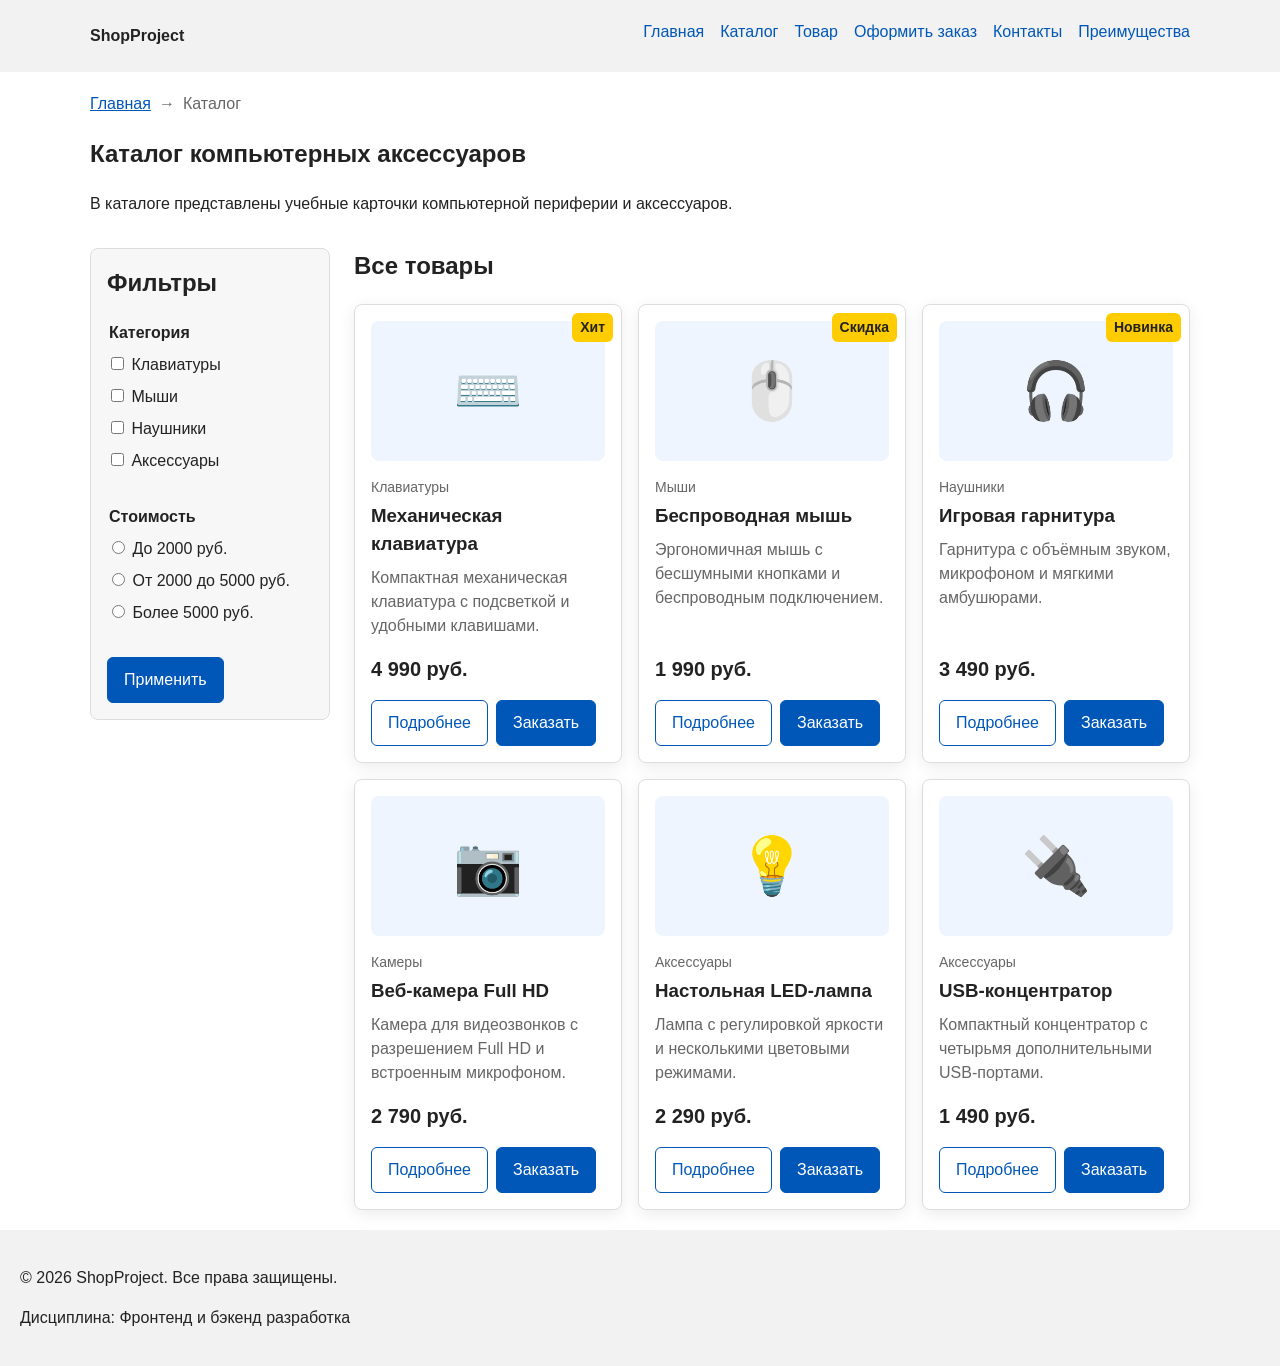
==== catalog.html @ 9ac6aa66 "kontrol" ====
<!DOCTYPE html>
<html lang="ru">
<head>
    <meta charset="UTF-8">

    <meta
        name="viewport"
        content="width=device-width, initial-scale=1.0"
    >

    <meta
        name="description"
        content="Каталог компьютерных аксессуаров учебного интернет-магазина ShopProject."
    >

    <title>Каталог товаров — ShopProject</title>

    <link rel="stylesheet" href="css/style.css">
</head>

<body>

    <header>
        <div class="site-header">
            <a class="site-logo" href="index.html">
                ShopProject
            </a>

            <nav class="site-nav" aria-label="Основная навигация">
                <ul class="site-nav__list">
                    <li class="site-nav__item">
                        <a class="site-nav__link" href="index.html">
                            Главная
                        </a>
                    </li>

                    <li class="site-nav__item">
                        <a
                            class="site-nav__link site-nav__link--active"
                            href="catalog.html"
                        >
                            Каталог
                        </a>
                    </li>

                    <li class="site-nav__item">
                        <a class="site-nav__link" href="product.html">
                            Товар
                        </a>
                    </li>

                    <li class="site-nav__item">
                        <a class="site-nav__link" href="order.html">
                            Оформить заказ
                        </a>
                    </li>

                    <li class="site-nav__item">
                        <a class="site-nav__link" href="contacts.html">
                            Контакты
                        </a>
                    </li>

                    <li class="site-nav__item">
                        <a
                            class="site-nav__link"
                            href="index.html#advantages"
                        >
                            Преимущества
                        </a>
                    </li>
                </ul>
            </nav>
        </div>
    </header>

    <main>
        <section class="section page-heading">
            <nav class="breadcrumbs" aria-label="Хлебные крошки">
                <a href="index.html">Главная</a>
                <span aria-hidden="true">→</span>
                <span>Каталог</span>
            </nav>

            <h1>Каталог компьютерных аксессуаров</h1>

            <p>
                В каталоге представлены учебные карточки компьютерной
                периферии и аксессуаров.
            </p>
        </section>

        <div class="catalog-layout">

            <aside class="catalog-filter">
                <h2 class="catalog-filter__title">Фильтры</h2>

                <form class="filter-form" action="#" method="get">
                    <fieldset class="filter-form__group">
                        <legend>Категория</legend>

                        <label class="filter-form__option">
                            <input
                                type="checkbox"
                                name="category"
                                value="keyboard"
                            >
                            Клавиатуры
                        </label>

                        <label class="filter-form__option">
                            <input
                                type="checkbox"
                                name="category"
                                value="mouse"
                            >
                            Мыши
                        </label>

                        <label class="filter-form__option">
                            <input
                                type="checkbox"
                                name="category"
                                value="headphones"
                            >
                            Наушники
                        </label>

                        <label class="filter-form__option">
                            <input
                                type="checkbox"
                                name="category"
                                value="accessories"
                            >
                            Аксессуары
                        </label>
                    </fieldset>

                    <fieldset class="filter-form__group">
                        <legend>Стоимость</legend>

                        <label class="filter-form__option">
                            <input
                                type="radio"
                                name="price"
                                value="low"
                            >
                            До 2000 руб.
                        </label>

                        <label class="filter-form__option">
                            <input
                                type="radio"
                                name="price"
                                value="middle"
                            >
                            От 2000 до 5000 руб.
                        </label>

                        <label class="filter-form__option">
                            <input
                                type="radio"
                                name="price"
                                value="high"
                            >
                            Более 5000 руб.
                        </label>
                    </fieldset>

                    <button class="button" type="submit">
                        Применить
                    </button>
                </form>
            </aside>

            <section class="catalog-content">
                <h2>Все товары</h2>

                <div class="product-grid">

                    <article class="product-card">
                        <span class="product-card__badge">
                            Хит
                        </span>

                        <div
                            class="product-card__image"
                            aria-hidden="true"
                        >
                            ⌨️
                        </div>

                        <p class="product-card__category">
                            Клавиатуры
                        </p>

                        <h3 class="product-card__title">
                            Механическая клавиатура
                        </h3>

                        <p class="product-card__description">
                            Компактная механическая клавиатура с подсветкой
                            и удобными клавишами.
                        </p>

                        <p class="product-card__price">
                            4 990 руб.
                        </p>

                        <div class="product-card__actions">
                            <a
                                class="button button--secondary"
                                href="product.html"
                            >
                                Подробнее
                            </a>

                            <a class="button" href="order.html">
                                Заказать
                            </a>
                        </div>
                    </article>

                    <article class="product-card product-card--discount">
                        <span class="product-card__badge">
                            Скидка
                        </span>

                        <div
                            class="product-card__image"
                            aria-hidden="true"
                        >
                            🖱️
                        </div>

                        <p class="product-card__category">
                            Мыши
                        </p>

                        <h3 class="product-card__title">
                            Беспроводная мышь
                        </h3>

                        <p class="product-card__description">
                            Эргономичная мышь с бесшумными кнопками
                            и беспроводным подключением.
                        </p>

                        <p class="product-card__price">
                            1 990 руб.
                        </p>

                        <div class="product-card__actions">
                            <a
                                class="button button--secondary"
                                href="product.html"
                            >
                                Подробнее
                            </a>

                            <a class="button" href="order.html">
                                Заказать
                            </a>
                        </div>
                    </article>

                    <article class="product-card">
                        <span class="product-card__badge">
                            Новинка
                        </span>

                        <div
                            class="product-card__image"
                            aria-hidden="true"
                        >
                            🎧
                        </div>

                        <p class="product-card__category">
                            Наушники
                        </p>

                        <h3 class="product-card__title">
                            Игровая гарнитура
                        </h3>

                        <p class="product-card__description">
                            Гарнитура с объёмным звуком,
                            микрофоном и мягкими амбушюрами.
                        </p>

                        <p class="product-card__price">
                            3 490 руб.
                        </p>

                        <div class="product-card__actions">
                            <a
                                class="button button--secondary"
                                href="product.html"
                            >
                                Подробнее
                            </a>

                            <a class="button" href="order.html">
                                Заказать
                            </a>
                        </div>
                    </article>

                    <article class="product-card">
                        <div
                            class="product-card__image"
                            aria-hidden="true"
                        >
                            📷
                        </div>

                        <p class="product-card__category">
                            Камеры
                        </p>

                        <h3 class="product-card__title">
                            Веб-камера Full HD
                        </h3>

                        <p class="product-card__description">
                            Камера для видеозвонков с разрешением Full HD
                            и встроенным микрофоном.
                        </p>

                        <p class="product-card__price">
                            2 790 руб.
                        </p>

                        <div class="product-card__actions">
                            <a
                                class="button button--secondary"
                                href="product.html"
                            >
                                Подробнее
                            </a>

                            <a class="button" href="order.html">
                                Заказать
                            </a>
                        </div>
                    </article>

                    <article class="product-card">
                        <div
                            class="product-card__image"
                            aria-hidden="true"
                        >
                            💡
                        </div>

                        <p class="product-card__category">
                            Аксессуары
                        </p>

                        <h3 class="product-card__title">
                            Настольная LED-лампа
                        </h3>

                        <p class="product-card__description">
                            Лампа с регулировкой яркости
                            и несколькими цветовыми режимами.
                        </p>

                        <p class="product-card__price">
                            2 290 руб.
                        </p>

                        <div class="product-card__actions">
                            <a
                                class="button button--secondary"
                                href="product.html"
                            >
                                Подробнее
                            </a>

                            <a class="button" href="order.html">
                                Заказать
                            </a>
                        </div>
                    </article>

                    <article class="product-card">
                        <div
                            class="product-card__image"
                            aria-hidden="true"
                        >
                            🔌
                        </div>

                        <p class="product-card__category">
                            Аксессуары
                        </p>

                        <h3 class="product-card__title">
                            USB-концентратор
                        </h3>

                        <p class="product-card__description">
                            Компактный концентратор с четырьмя
                            дополнительными USB-портами.
                        </p>

                        <p class="product-card__price">
                            1 490 руб.
                        </p>

                        <div class="product-card__actions">
                            <a
                                class="button button--secondary"
                                href="product.html"
                            >
                                Подробнее
                            </a>

                            <a class="button" href="order.html">
                                Заказать
                            </a>
                        </div>
                    </article>

                </div>
            </section>
        </div>
    </main>

    <footer id="contacts">
        <p>&copy; 2026 ShopProject. Все права защищены.</p>
        <p>Дисциплина: Фронтенд и бэкенд разработка</p>
    </footer>

</body>
</html>
---- css/style.css ----
:root {
    --color-bg: #ffffff;
    --color-surface: #f7f7f7;
    --color-text: #222222;
    --color-muted: #666666;
    --color-primary: #0057b8;
    --color-primary-dark: #003f86;
    --color-border: #dddddd;
    --color-danger: #b00020;
    --color-success: #168a2f;
    --color-accent: #ffcc00;

    --space-xs: 4px;
    --space-sm: 8px;
    --space-md: 16px;
    --space-lg: 24px;
    --space-xl: 32px;

    --radius-sm: 6px;
    --radius-md: 8px;
    --radius-lg: 12px;

    --shadow-card: 0 4px 16px rgba(0, 0, 0, 0.08);
}

* {
    box-sizing: border-box;
}

/*
Основные настройки страницы.
margin: 0 убирает стандартный белый отступ браузера.
*/
body {
    margin: 0;
    font-family: Arial, sans-serif;
    line-height: 1.5;
    color: #222222;
    background-color: #ffffff;
}

/*
Добавляем внутренние отступы крупным частям страницы.
*/
header,
main,
footer {
    padding: 20px;
}

/*
Оформление шапки.
*/
header {
    background-color: #f2f2f2;
}

/*
Оформление подвала.
*/
footer {
    background-color: #f2f2f2;
}

/*
Ограничиваем ширину содержимого шапки.
margin: 0 auto размещает блок по центру.
*/
.site-header {
    display: flex;
    align-items: center;
    justify-content: space-between;
    gap: var(--space-lg);

    max-width: 1100px;
    margin: 0 auto;
}

/*
Текстовый логотип.
*/
.site-logo {
    font-weight: bold;
    text-decoration: none;
    color: #222222;
}

/*
Убираем маркеры и стандартные отступы у списка меню.
*/
.site-nav__list {
    display: flex;
    flex-wrap: wrap;
    gap: var(--space-md);

    padding: 0;
    margin: 0;
    list-style: none;
}

/*
Расстояние между пунктами меню.
*/
.site-nav__list li {
    margin-bottom: 8px;
}

/*
Оформление ссылок меню.
*/
.site-nav__list a {
    color: #0057b8;
    text-decoration: none;
}

/*
Подчёркивание ссылки при наведении.
*/
.site-nav__list a:hover {
    text-decoration: underline;
}

/*
Первый крупный блок страницы.
*/
.hero {
    max-width: 1100px;
    margin: 0 auto 32px;
    padding: 32px 20px;
    background-color: #eef5ff;
    border-radius: 12px;
}

/*
Общее оформление разделов.
*/
.section {
    max-width: 1100px;
    margin: 0 auto 32px;
}

/*
Убираем лишний верхний отступ у заголовка раздела.
*/
.section h2 {
    margin-top: 0;
}

/*
Карточка товара.
*/
.product-card {
    margin-bottom: 16px;
    padding: 16px;
    border: 1px solid #dddddd;
    border-radius: 8px;
    background-color: #ffffff;
}

/*
Убираем верхний отступ у заголовка карточки.
*/
.product-card h3 {
    margin-top: 0;
}

/*
Оформляем обычную ссылку как кнопку.
*/
.button {
    display: inline-block;
    padding: 10px 16px;
    color: #ffffff;
    background-color: #0057b8;
    text-decoration: none;
    border-radius: 6px;
}

/*
Изменение цвета кнопки при наведении.
*/
.button:hover {
    background-color: #003f86;
}

/*
Дополнительный информационный блок.
*/
.aside-info {
    max-width: 1100px;
    margin: 0 auto 32px;
    padding: 16px;
    border-left: 4px solid #0057b8;
    background-color: #f7f7f7;
}

/*
  Модальное окно.
  Элемент dialog сам умеет открываться поверх страницы.
*/
.order-dialog {
  width: min(100% - 32px, 560px);
  padding: 24px;
  border: none;
  border-radius: 12px;
}

/*
  Затемнение фона за модальным окном.
*/
.order-dialog::backdrop {
  background-color: rgba(0, 0, 0, 0.5);
}

/*
  Поле формы.
  Каждый блок получает нижний отступ.
*/
.form-field {
  margin-bottom: 16px;
}

/*
  Подпись поля.
*/
.form-field label {
  display: block;
  margin-bottom: 6px;
}

/*
  Основные поля формы.
*/
.form-field input,
.form-field select,
.form-field textarea {
  width: 100%;
  padding: 10px 12px;
  border: 1px solid #cccccc;
  border-radius: 6px;
  font: inherit;
}

/*
  Checkbox не должен занимать всю ширину.
*/
.form-field input[type="checkbox"] {
  width: auto;
}

/*
  Подсказка под полем телефона.
*/
.form-field small {
  display: block;
  margin-top: 4px;
  color: #666666;
}

/*
  Видимый фокус для клавиатурной навигации.
*/
.form-field input:focus-visible,
.form-field select:focus-visible,
.form-field textarea:focus-visible,
.form-actions button:focus-visible {
  outline: 2px solid #0057b8;
  outline-offset: 2px;
}

/*
  Подсветка ошибочных полей.
  Атрибут aria-invalid будет добавляться через JavaScript.
*/
[aria-invalid="true"] {
  border-color: #b00020;
}

/*
  Кнопки формы.
*/
.form-actions {
  display: flex;
  gap: 12px;
  margin-top: 20px;
}

/*
  Сообщение об успешной отправке.
*/
.success-message {
  max-width: 1100px;
  margin: 24px auto;
  padding: 16px;
  border-left: 4px solid #168a2f;
  background-color: #eefaf0;
}

/*
Хлебные крошки.
*/
.breadcrumbs {
    display: flex;
    flex-wrap: wrap;
    gap: var(--space-sm);
    margin-bottom: var(--space-md);
    color: var(--color-muted);
}

.breadcrumbs a {
    color: var(--color-primary);
}

/*
Основная раскладка каталога.

Слева находится блок фильтров,
справа — каталог товаров.
*/
.catalog-layout {
    display: grid;
    grid-template-columns: 240px minmax(0, 1fr);
    gap: var(--space-lg);

    max-width: 1100px;
    margin: 0 auto;
}

/*
Боковой блок фильтров.

position: sticky оставляет фильтры видимыми
при прокрутке страницы.
*/
.catalog-filter {
    position: sticky;
    top: var(--space-md);

    align-self: start;
    padding: var(--space-md);

    border: 1px solid var(--color-border);
    border-radius: var(--radius-md);
    background-color: var(--color-surface);
}

.catalog-filter__title {
    margin-top: 0;
}

/*
Группа фильтров.
*/
.filter-form__group {
    margin: 0 0 var(--space-lg);
    padding: 0;

    border: none;
}

.filter-form__group legend {
    margin-bottom: var(--space-sm);
    font-weight: bold;
}

.filter-form__option {
    display: block;
    margin-bottom: var(--space-sm);
}

/*
Заголовок каталога.
*/
.catalog-content h2 {
    margin-top: 0;
}

/*
Сетка карточек товаров.
*/
.product-grid {
    display: grid;
    grid-template-columns: repeat(3, minmax(0, 1fr));
    gap: var(--space-md);
}

/*
Карточка используется как контейнер
для абсолютно расположенного бейджа.
*/
.product-card {
    position: relative;

    display: flex;
    flex-direction: column;

    margin: 0;
    padding: var(--space-md);

    border: 1px solid var(--color-border);
    border-radius: var(--radius-md);
    background-color: var(--color-bg);
    box-shadow: var(--shadow-card);
}

/*
Бейдж располагается в верхнем правом углу карточки.
*/
.product-card__badge {
    position: absolute;
    top: var(--space-sm);
    right: var(--space-sm);

    padding: var(--space-xs) var(--space-sm);

    color: var(--color-text);
    background-color: var(--color-accent);
    border-radius: var(--radius-sm);
    font-size: 14px;
    font-weight: bold;
}

/*
Временная область изображения товара.
Позже эмодзи можно заменить настоящими изображениями.
*/
.product-card__image {
    display: grid;
    place-items: center;

    min-height: 140px;
    margin-bottom: var(--space-md);

    background-color: #eef5ff;
    border-radius: var(--radius-md);
    font-size: 56px;
}

/*
Категория товара.
*/
.product-card__category {
    margin: 0 0 var(--space-xs);
    color: var(--color-muted);
    font-size: 14px;
}

/*
Название карточки.
*/
.product-card__title {
    margin: 0 0 var(--space-sm);
}

/*
Описание карточки.
*/
.product-card__description {
    margin: 0 0 var(--space-md);
    color: var(--color-muted);
}

/*
Цена прижимается к нижней части карточки.
*/
.product-card__price {
    margin-top: auto;
    margin-bottom: var(--space-md);

    font-size: 20px;
    font-weight: bold;
}

/*
Группа кнопок карточки.
*/
.product-card__actions {
    display: flex;
    flex-wrap: wrap;
    gap: var(--space-sm);
}

/*
Основная кнопка.
*/
.button {
    display: inline-block;
    padding: 10px 16px;

    border: 1px solid var(--color-primary);
    border-radius: var(--radius-sm);

    color: #ffffff;
    background-color: var(--color-primary);

    font: inherit;
    text-decoration: none;
    cursor: pointer;
}

/*
Состояние наведения.
*/
.button:hover {
    background-color: var(--color-primary-dark);
}

/*
Видимый фокус для клавиатурной навигации.
*/
.button:focus-visible {
    outline: 2px solid var(--color-primary);
    outline-offset: 3px;
}

/*
Второстепенная кнопка.
*/
.button--secondary {
    color: var(--color-primary);
    background-color: transparent;
}

.button--secondary:hover {
    color: #ffffff;
    background-color: var(--color-primary);
}
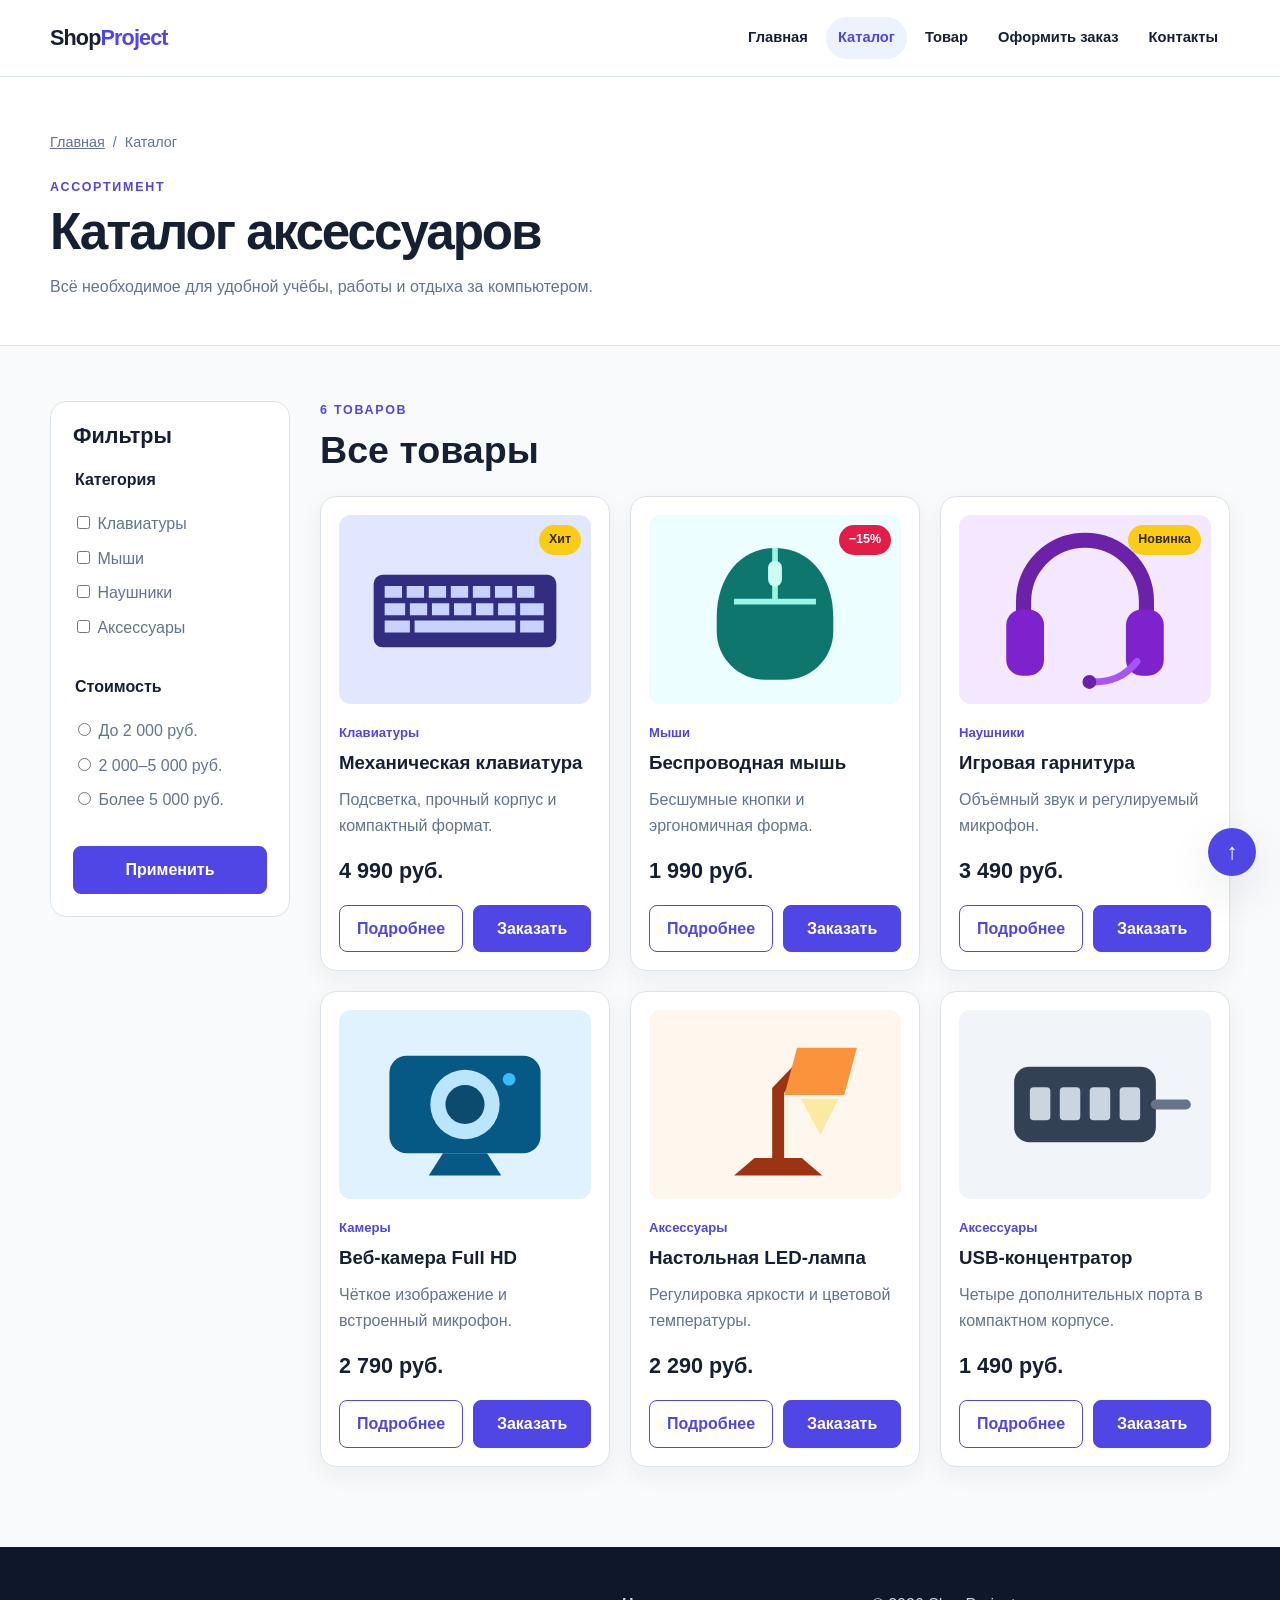
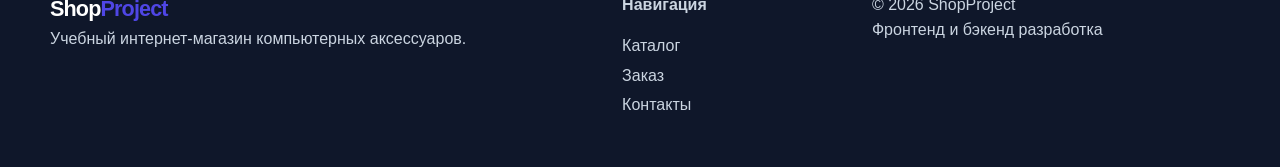
==== commit 6388e941: "global fix" ====
--- a/catalog.html
+++ b/catalog.html
@@ -1,438 +1,13 @@
-<!DOCTYPE html>
-<html lang="ru">
-<head>
-    <meta charset="UTF-8">
-
-    <meta
-        name="viewport"
-        content="width=device-width, initial-scale=1.0"
-    >
-
-    <meta
-        name="description"
-        content="Каталог компьютерных аксессуаров учебного интернет-магазина ShopProject."
-    >
-
-    <title>Каталог товаров — ShopProject</title>
-
-    <link rel="stylesheet" href="css/style.css">
-</head>
-
-<body>
-
-    <header>
-        <div class="site-header">
-            <a class="site-logo" href="index.html">
-                ShopProject
-            </a>
-
-            <nav class="site-nav" aria-label="Основная навигация">
-                <ul class="site-nav__list">
-                    <li class="site-nav__item">
-                        <a class="site-nav__link" href="index.html">
-                            Главная
-                        </a>
-                    </li>
-
-                    <li class="site-nav__item">
-                        <a
-                            class="site-nav__link site-nav__link--active"
-                            href="catalog.html"
-                        >
-                            Каталог
-                        </a>
-                    </li>
-
-                    <li class="site-nav__item">
-                        <a class="site-nav__link" href="product.html">
-                            Товар
-                        </a>
-                    </li>
-
-                    <li class="site-nav__item">
-                        <a class="site-nav__link" href="order.html">
-                            Оформить заказ
-                        </a>
-                    </li>
-
-                    <li class="site-nav__item">
-                        <a class="site-nav__link" href="contacts.html">
-                            Контакты
-                        </a>
-                    </li>
-
-                    <li class="site-nav__item">
-                        <a
-                            class="site-nav__link"
-                            href="index.html#advantages"
-                        >
-                            Преимущества
-                        </a>
-                    </li>
-                </ul>
-            </nav>
-        </div>
-    </header>
-
-    <main>
-        <section class="section page-heading">
-            <nav class="breadcrumbs" aria-label="Хлебные крошки">
-                <a href="index.html">Главная</a>
-                <span aria-hidden="true">→</span>
-                <span>Каталог</span>
-            </nav>
-
-            <h1>Каталог компьютерных аксессуаров</h1>
-
-            <p>
-                В каталоге представлены учебные карточки компьютерной
-                периферии и аксессуаров.
-            </p>
-        </section>
-
-        <div class="catalog-layout">
-
-            <aside class="catalog-filter">
-                <h2 class="catalog-filter__title">Фильтры</h2>
-
-                <form class="filter-form" action="#" method="get">
-                    <fieldset class="filter-form__group">
-                        <legend>Категория</legend>
-
-                        <label class="filter-form__option">
-                            <input
-                                type="checkbox"
-                                name="category"
-                                value="keyboard"
-                            >
-                            Клавиатуры
-                        </label>
-
-                        <label class="filter-form__option">
-                            <input
-                                type="checkbox"
-                                name="category"
-                                value="mouse"
-                            >
-                            Мыши
-                        </label>
-
-                        <label class="filter-form__option">
-                            <input
-                                type="checkbox"
-                                name="category"
-                                value="headphones"
-                            >
-                            Наушники
-                        </label>
-
-                        <label class="filter-form__option">
-                            <input
-                                type="checkbox"
-                                name="category"
-                                value="accessories"
-                            >
-                            Аксессуары
-                        </label>
-                    </fieldset>
-
-                    <fieldset class="filter-form__group">
-                        <legend>Стоимость</legend>
-
-                        <label class="filter-form__option">
-                            <input
-                                type="radio"
-                                name="price"
-                                value="low"
-                            >
-                            До 2000 руб.
-                        </label>
-
-                        <label class="filter-form__option">
-                            <input
-                                type="radio"
-                                name="price"
-                                value="middle"
-                            >
-                            От 2000 до 5000 руб.
-                        </label>
-
-                        <label class="filter-form__option">
-                            <input
-                                type="radio"
-                                name="price"
-                                value="high"
-                            >
-                            Более 5000 руб.
-                        </label>
-                    </fieldset>
-
-                    <button class="button" type="submit">
-                        Применить
-                    </button>
-                </form>
-            </aside>
-
-            <section class="catalog-content">
-                <h2>Все товары</h2>
-
-                <div class="product-grid">
-
-                    <article class="product-card">
-                        <span class="product-card__badge">
-                            Хит
-                        </span>
-
-                        <div
-                            class="product-card__image"
-                            aria-hidden="true"
-                        >
-                            ⌨️
-                        </div>
-
-                        <p class="product-card__category">
-                            Клавиатуры
-                        </p>
-
-                        <h3 class="product-card__title">
-                            Механическая клавиатура
-                        </h3>
-
-                        <p class="product-card__description">
-                            Компактная механическая клавиатура с подсветкой
-                            и удобными клавишами.
-                        </p>
-
-                        <p class="product-card__price">
-                            4 990 руб.
-                        </p>
-
-                        <div class="product-card__actions">
-                            <a
-                                class="button button--secondary"
-                                href="product.html"
-                            >
-                                Подробнее
-                            </a>
-
-                            <a class="button" href="order.html">
-                                Заказать
-                            </a>
-                        </div>
-                    </article>
-
-                    <article class="product-card product-card--discount">
-                        <span class="product-card__badge">
-                            Скидка
-                        </span>
-
-                        <div
-                            class="product-card__image"
-                            aria-hidden="true"
-                        >
-                            🖱️
-                        </div>
-
-                        <p class="product-card__category">
-                            Мыши
-                        </p>
-
-                        <h3 class="product-card__title">
-                            Беспроводная мышь
-                        </h3>
-
-                        <p class="product-card__description">
-                            Эргономичная мышь с бесшумными кнопками
-                            и беспроводным подключением.
-                        </p>
-
-                        <p class="product-card__price">
-                            1 990 руб.
-                        </p>
-
-                        <div class="product-card__actions">
-                            <a
-                                class="button button--secondary"
-                                href="product.html"
-                            >
-                                Подробнее
-                            </a>
-
-                            <a class="button" href="order.html">
-                                Заказать
-                            </a>
-                        </div>
-                    </article>
-
-                    <article class="product-card">
-                        <span class="product-card__badge">
-                            Новинка
-                        </span>
-
-                        <div
-                            class="product-card__image"
-                            aria-hidden="true"
-                        >
-                            🎧
-                        </div>
-
-                        <p class="product-card__category">
-                            Наушники
-                        </p>
-
-                        <h3 class="product-card__title">
-                            Игровая гарнитура
-                        </h3>
-
-                        <p class="product-card__description">
-                            Гарнитура с объёмным звуком,
-                            микрофоном и мягкими амбушюрами.
-                        </p>
-
-                        <p class="product-card__price">
-                            3 490 руб.
-                        </p>
-
-                        <div class="product-card__actions">
-                            <a
-                                class="button button--secondary"
-                                href="product.html"
-                            >
-                                Подробнее
-                            </a>
-
-                            <a class="button" href="order.html">
-                                Заказать
-                            </a>
-                        </div>
-                    </article>
-
-                    <article class="product-card">
-                        <div
-                            class="product-card__image"
-                            aria-hidden="true"
-                        >
-                            📷
-                        </div>
-
-                        <p class="product-card__category">
-                            Камеры
-                        </p>
-
-                        <h3 class="product-card__title">
-                            Веб-камера Full HD
-                        </h3>
-
-                        <p class="product-card__description">
-                            Камера для видеозвонков с разрешением Full HD
-                            и встроенным микрофоном.
-                        </p>
-
-                        <p class="product-card__price">
-                            2 790 руб.
-                        </p>
-
-                        <div class="product-card__actions">
-                            <a
-                                class="button button--secondary"
-                                href="product.html"
-                            >
-                                Подробнее
-                            </a>
-
-                            <a class="button" href="order.html">
-                                Заказать
-                            </a>
-                        </div>
-                    </article>
-
-                    <article class="product-card">
-                        <div
-                            class="product-card__image"
-                            aria-hidden="true"
-                        >
-                            💡
-                        </div>
-
-                        <p class="product-card__category">
-                            Аксессуары
-                        </p>
-
-                        <h3 class="product-card__title">
-                            Настольная LED-лампа
-                        </h3>
-
-                        <p class="product-card__description">
-                            Лампа с регулировкой яркости
-                            и несколькими цветовыми режимами.
-                        </p>
-
-                        <p class="product-card__price">
-                            2 290 руб.
-                        </p>
-
-                        <div class="product-card__actions">
-                            <a
-                                class="button button--secondary"
-                                href="product.html"
-                            >
-                                Подробнее
-                            </a>
-
-                            <a class="button" href="order.html">
-                                Заказать
-                            </a>
-                        </div>
-                    </article>
-
-                    <article class="product-card">
-                        <div
-                            class="product-card__image"
-                            aria-hidden="true"
-                        >
-                            🔌
-                        </div>
-
-                        <p class="product-card__category">
-                            Аксессуары
-                        </p>
-
-                        <h3 class="product-card__title">
-                            USB-концентратор
-                        </h3>
-
-                        <p class="product-card__description">
-                            Компактный концентратор с четырьмя
-                            дополнительными USB-портами.
-                        </p>
-
-                        <p class="product-card__price">
-                            1 490 руб.
-                        </p>
-
-                        <div class="product-card__actions">
-                            <a
-                                class="button button--secondary"
-                                href="product.html"
-                            >
-                                Подробнее
-                            </a>
-
-                            <a class="button" href="order.html">
-                                Заказать
-                            </a>
-                        </div>
-                    </article>
-
-                </div>
-            </section>
-        </div>
-    </main>
-
-    <footer id="contacts">
-        <p>&copy; 2026 ShopProject. Все права защищены.</p>
-        <p>Дисциплина: Фронтенд и бэкенд разработка</p>
-    </footer>
-
-</body>
-</html>+<!doctype html><html lang="ru"><head><meta charset="utf-8"><meta name="viewport" content="width=device-width, initial-scale=1"><meta name="description" content="Каталог компьютерных аксессуаров ShopProject: клавиатуры, мыши, гарнитуры и устройства для рабочего места."><title>Каталог компьютерных аксессуаров — ShopProject</title><link rel="stylesheet" href="css/style.css"></head><body>
+<header class="site-header"><div class="container site-header__inner"><a class="site-logo" href="index.html">Shop<span>Project</span></a><nav class="site-nav" aria-label="Основная навигация"><ul class="site-nav__list"><li><a class="site-nav__link" href="index.html">Главная</a></li><li><a class="site-nav__link site-nav__link--active" href="catalog.html" aria-current="page">Каталог</a></li><li><a class="site-nav__link" href="product.html">Товар</a></li><li><a class="site-nav__link" href="order.html">Оформить заказ</a></li><li><a class="site-nav__link" href="contacts.html">Контакты</a></li></ul></nav></div></header>
+<main id="top"><section class="page-heading"><div class="container"><nav class="breadcrumbs" aria-label="Хлебные крошки"><a href="index.html">Главная</a><span>/</span><span>Каталог</span></nav><p class="eyebrow">Ассортимент</p><h1>Каталог аксессуаров</h1><p>Всё необходимое для удобной учёбы, работы и отдыха за компьютером.</p></div></section><div class="container catalog-layout">
+<aside class="catalog-filter"><h2>Фильтры</h2><form action="#" method="get"><fieldset><legend>Категория</legend><label><input type="checkbox" name="category" value="keyboard"> Клавиатуры</label><label><input type="checkbox" name="category" value="mouse"> Мыши</label><label><input type="checkbox" name="category" value="headphones"> Наушники</label><label><input type="checkbox" name="category" value="accessories"> Аксессуары</label></fieldset><fieldset><legend>Стоимость</legend><label><input type="radio" name="price" value="low"> До 2 000 руб.</label><label><input type="radio" name="price" value="middle"> 2 000–5 000 руб.</label><label><input type="radio" name="price" value="high"> Более 5 000 руб.</label></fieldset><button class="button button--wide" type="submit">Применить</button></form></aside>
+<section class="catalog-content"><p class="eyebrow">6 товаров</p><h2>Все товары</h2><div class="product-grid">
+<article class="product-card"><span class="product-card__badge">Хит</span><img class="product-card__image" src="images/keyboard.svg" alt="Механическая клавиатура"><p class="product-card__category">Клавиатуры</p><h3 class="product-card__title">Механическая клавиатура</h3><p class="product-card__description">Подсветка, прочный корпус и компактный формат.</p><p class="product-card__price">4 990 руб.</p><div class="product-card__actions"><a class="button button--secondary" href="product.html">Подробнее</a><a class="button" href="order.html?product=keyboard">Заказать</a></div></article>
+<article class="product-card"><span class="product-card__badge product-card__badge--sale">−15%</span><img class="product-card__image" src="images/mouse.svg" alt="Беспроводная мышь"><p class="product-card__category">Мыши</p><h3 class="product-card__title">Беспроводная мышь</h3><p class="product-card__description">Бесшумные кнопки и эргономичная форма.</p><p class="product-card__price">1 990 руб.</p><div class="product-card__actions"><a class="button button--secondary" href="product.html">Подробнее</a><a class="button" href="order.html?product=mouse">Заказать</a></div></article>
+<article class="product-card"><span class="product-card__badge">Новинка</span><img class="product-card__image" src="images/headphones.svg" alt="Игровая гарнитура"><p class="product-card__category">Наушники</p><h3 class="product-card__title">Игровая гарнитура</h3><p class="product-card__description">Объёмный звук и регулируемый микрофон.</p><p class="product-card__price">3 490 руб.</p><div class="product-card__actions"><a class="button button--secondary" href="product.html">Подробнее</a><a class="button" href="order.html?product=headphones">Заказать</a></div></article>
+<article class="product-card"><img class="product-card__image" src="images/camera.svg" alt="Веб-камера Full HD"><p class="product-card__category">Камеры</p><h3 class="product-card__title">Веб-камера Full HD</h3><p class="product-card__description">Чёткое изображение и встроенный микрофон.</p><p class="product-card__price">2 790 руб.</p><div class="product-card__actions"><a class="button button--secondary" href="product.html">Подробнее</a><a class="button" href="order.html?product=camera">Заказать</a></div></article>
+<article class="product-card"><img class="product-card__image" src="images/lamp.svg" alt="Настольная LED-лампа"><p class="product-card__category">Аксессуары</p><h3 class="product-card__title">Настольная LED-лампа</h3><p class="product-card__description">Регулировка яркости и цветовой температуры.</p><p class="product-card__price">2 290 руб.</p><div class="product-card__actions"><a class="button button--secondary" href="product.html">Подробнее</a><a class="button" href="order.html?product=lamp">Заказать</a></div></article>
+<article class="product-card"><img class="product-card__image" src="images/hub.svg" alt="USB-концентратор"><p class="product-card__category">Аксессуары</p><h3 class="product-card__title">USB-концентратор</h3><p class="product-card__description">Четыре дополнительных порта в компактном корпусе.</p><p class="product-card__price">1 490 руб.</p><div class="product-card__actions"><a class="button button--secondary" href="product.html">Подробнее</a><a class="button" href="order.html?product=hub">Заказать</a></div></article>
+</div></section></div><a class="back-to-top" href="#top" aria-label="Вернуться наверх">↑</a></main>
+<footer class="site-footer"><div class="container site-footer__inner"><div><a class="site-logo site-logo--footer" href="index.html">Shop<span>Project</span></a><p>Учебный интернет-магазин компьютерных аксессуаров.</p></div><div><p><strong>Навигация</strong></p><a href="catalog.html">Каталог</a><a href="order.html">Заказ</a><a href="contacts.html">Контакты</a></div><p>© 2026 ShopProject<br>Фронтенд и бэкенд разработка</p></div></footer></body></html>
--- a/css/style.css
+++ b/css/style.css
@@ -1,527 +1,145 @@
 :root {
-    --color-bg: #ffffff;
-    --color-surface: #f7f7f7;
-    --color-text: #222222;
-    --color-muted: #666666;
-    --color-primary: #0057b8;
-    --color-primary-dark: #003f86;
-    --color-border: #dddddd;
-    --color-danger: #b00020;
-    --color-success: #168a2f;
-    --color-accent: #ffcc00;
+  --color-bg: #f8fafc; --color-surface: #fff; --color-text: #172033;
+  --color-muted: #64748b; --color-primary: #4f46e5; --color-primary-dark: #3730a3;
+  --color-accent: #facc15; --color-border: #dbe2ea; --color-success: #16803c;
+  --radius-sm: 8px; --radius-md: 16px; --radius-lg: 28px;
+  --shadow: 0 16px 45px rgba(30, 41, 59, .10); --max-width: 1180px;
+}
+* { box-sizing: border-box; }
+html { scroll-behavior: smooth; }
+body { margin: 0; color: var(--color-text); background: var(--color-bg); font: 16px/1.6 Arial, sans-serif; }
+img { display: block; max-width: 100%; }
+a { color: var(--color-primary); }
+h1, h2, h3, p { margin-top: 0; }
+h1 { max-width: 850px; margin-bottom: 16px; font-size: clamp(2.2rem, 5vw, 4.5rem); line-height: 1.02; letter-spacing: -.04em; }
+h2 { font-size: clamp(1.6rem, 3vw, 2.35rem); line-height: 1.15; }
+.container { width: min(calc(100% - 40px), var(--max-width)); margin-inline: auto; }
+.section { padding: 80px 0; }
+.section--muted { background: #eef2ff; }
+.eyebrow { margin-bottom: 8px; color: var(--color-primary); font-size: .78rem; font-weight: 800; letter-spacing: .14em; text-transform: uppercase; }
 
-    --space-xs: 4px;
-    --space-sm: 8px;
-    --space-md: 16px;
-    --space-lg: 24px;
-    --space-xl: 32px;
+.site-header { position: sticky; top: 0; z-index: 20; border-bottom: 1px solid rgba(219,226,234,.85); background: rgba(255,255,255,.94); backdrop-filter: blur(12px); }
+.site-header__inner { display: flex; min-height: 76px; align-items: center; justify-content: space-between; gap: 24px; }
+.site-logo { color: var(--color-text); font-size: 1.35rem; font-weight: 900; text-decoration: none; letter-spacing: -.04em; }
+.site-logo span { color: var(--color-primary); }
+.site-nav__list { display: flex; flex-wrap: wrap; gap: 6px; margin: 0; padding: 0; list-style: none; }
+.site-nav__link { display: block; padding: 9px 12px; color: var(--color-text); border-radius: 999px; font-size: .92rem; font-weight: 700; text-decoration: none; }
+.site-nav__link:hover, .site-nav__link--active { color: var(--color-primary); background: #eef2ff; }
+.site-nav__link:focus-visible, a:focus-visible, button:focus-visible, input:focus-visible, select:focus-visible, textarea:focus-visible { outline: 3px solid #818cf8; outline-offset: 3px; }
 
-    --radius-sm: 6px;
-    --radius-md: 8px;
-    --radius-lg: 12px;
+.hero { padding: 78px 0; overflow: hidden; background: linear-gradient(135deg, #eef2ff 0%, #f8fafc 58%, #ecfeff 100%); }
+.hero__inner { display: grid; grid-template-columns: 1.35fr .65fr; gap: 60px; align-items: center; }
+.hero__text { max-width: 660px; color: var(--color-muted); font-size: 1.18rem; }
+.hero__actions, .product-card__actions { display: flex; flex-wrap: wrap; gap: 10px; }
+.hero__visual { display: grid; width: min(340px, 100%); aspect-ratio: 1; place-items: center; justify-self: end; border: 1px solid #c7d2fe; border-radius: 42% 58% 55% 45%; background: linear-gradient(145deg, #c7d2fe, #a5f3fc); box-shadow: var(--shadow); font-size: clamp(5rem, 12vw, 9rem); transform: rotate(4deg); }
+.button { display: inline-flex; min-height: 44px; align-items: center; justify-content: center; padding: 10px 17px; border: 1px solid var(--color-primary); border-radius: var(--radius-sm); color: #fff; background: var(--color-primary); font: inherit; font-weight: 800; text-decoration: none; cursor: pointer; transition: .2s ease; }
+.button:hover { border-color: var(--color-primary-dark); background: var(--color-primary-dark); transform: translateY(-1px); }
+.button--secondary { color: var(--color-primary); background: transparent; }
+.button--secondary:hover { color: #fff; }
+.button--wide { width: 100%; }
+.button:disabled { opacity: .55; cursor: not-allowed; transform: none; }
 
-    --shadow-card: 0 4px 16px rgba(0, 0, 0, 0.08);
+.advantages-grid, .contacts-grid { display: grid; grid-template-columns: repeat(3, 1fr); gap: 20px; margin-top: 30px; }
+.feature-card, .contact-card { padding: 28px; border: 1px solid var(--color-border); border-radius: var(--radius-md); background: var(--color-surface); box-shadow: 0 8px 25px rgba(30,41,59,.05); }
+.feature-card > span, .contact-card > span { display: grid; width: 46px; height: 46px; margin-bottom: 20px; place-items: center; border-radius: 14px; color: var(--color-primary); background: #eef2ff; font-size: 1.3rem; font-weight: 900; }
+.feature-card p, .contact-card p { margin-bottom: 0; color: var(--color-muted); }
+.contact-card a, .contact-card address { display: block; margin-bottom: 10px; color: var(--color-text); font-size: 1.08rem; font-style: normal; font-weight: 800; }
+.section-heading { display: flex; align-items: end; justify-content: space-between; gap: 20px; margin-bottom: 26px; }
+.section-heading h2 { margin-bottom: 0; }
+
+.product-grid { display: grid; grid-template-columns: repeat(3, minmax(0, 1fr)); gap: 20px; }
+.product-card { position: relative; display: flex; min-width: 0; flex-direction: column; padding: 18px; border: 1px solid var(--color-border); border-radius: var(--radius-md); background: var(--color-surface); box-shadow: 0 8px 25px rgba(30,41,59,.06); transition: transform .2s ease, box-shadow .2s ease; }
+.product-card:hover { transform: translateY(-5px); box-shadow: var(--shadow); }
+.product-card__badge { position: absolute; top: 28px; right: 28px; z-index: 2; padding: 5px 10px; border-radius: 999px; color: #322b00; background: var(--color-accent); font-size: .78rem; font-weight: 900; }
+.product-card__badge--sale { color: #fff; background: #e11d48; }
+.product-card__image { width: 100%; aspect-ratio: 4/3; margin-bottom: 18px; object-fit: cover; border-radius: 12px; background: #eef2ff; }
+.product-card__category { margin-bottom: 5px; color: var(--color-primary); font-size: .82rem; font-weight: 800; }
+.product-card__title { margin-bottom: 9px; font-size: 1.17rem; }
+.product-card__description { margin-bottom: 16px; color: var(--color-muted); }
+.product-card__price { margin-top: auto; margin-bottom: 16px; font-size: 1.35rem; font-weight: 900; }
+.product-card__actions .button { flex: 1 1 110px; }
+
+.page-heading { padding: 54px 0 45px; border-bottom: 1px solid var(--color-border); background: #fff; }
+.page-heading h1 { font-size: clamp(2.1rem, 4vw, 3.4rem); }
+.page-heading p:last-child { max-width: 700px; margin-bottom: 0; color: var(--color-muted); }
+.breadcrumbs { display: flex; flex-wrap: wrap; gap: 8px; margin-bottom: 24px; color: var(--color-muted); font-size: .9rem; }
+.breadcrumbs a { color: var(--color-muted); }
+.catalog-layout { display: grid; grid-template-columns: 240px minmax(0, 1fr); gap: 30px; padding-block: 55px 80px; }
+.catalog-filter { position: sticky; top: 100px; align-self: start; padding: 22px; border: 1px solid var(--color-border); border-radius: var(--radius-md); background: #fff; }
+.catalog-filter h2 { font-size: 1.35rem; }
+.catalog-filter fieldset { margin: 0 0 24px; padding: 0; border: 0; }
+.catalog-filter legend { margin-bottom: 10px; font-weight: 900; }
+.catalog-filter label { display: block; margin: 9px 0; color: var(--color-muted); cursor: pointer; }
+.catalog-content > h2 { margin-bottom: 24px; }
+.back-to-top { position: fixed; right: 24px; bottom: 24px; z-index: 10; display: grid; width: 48px; height: 48px; place-items: center; border-radius: 50%; color: #fff; background: var(--color-primary); box-shadow: var(--shadow); font-size: 1.4rem; font-weight: 900; text-decoration: none; }
+
+.product-detail { display: grid; grid-template-columns: 1fr 1fr; gap: 55px; align-items: center; padding-block: 70px; }
+.product-detail__media { position: relative; padding: 28px; border-radius: var(--radius-lg); background: #eef2ff; }
+.product-detail__media img { width: 100%; border-radius: 18px; }
+.product-detail__price { margin: 25px 0; font-size: 2rem; font-weight: 900; }
+.check-list { padding: 0; list-style: none; }
+.check-list li { margin: 8px 0; }
+.check-list li::before { content: "✓"; margin-right: 10px; color: var(--color-success); font-weight: 900; }
+.table-wrapper { overflow-x: auto; }
+.specification-table { width: 100%; border-collapse: collapse; border-radius: var(--radius-md); overflow: hidden; background: #fff; }
+.specification-table caption { padding: 12px; text-align: left; color: var(--color-muted); }
+.specification-table th, .specification-table td { padding: 15px; border: 1px solid var(--color-border); text-align: left; }
+.specification-table thead { color: #fff; background: var(--color-primary); }
+
+.info-banner { display: flex; align-items: center; justify-content: space-between; gap: 30px; margin-block: 70px; padding: 34px; border-radius: var(--radius-lg); color: #fff; background: #172033; }
+.info-banner h2 { margin-bottom: 8px; }
+.info-banner p:last-child { margin-bottom: 0; color: #cbd5e1; }
+.order-layout { display: grid; grid-template-columns: .75fr 1.25fr; gap: 50px; padding-block: 65px 80px; align-items: start; }
+.order-copy { position: sticky; top: 105px; }
+.steps { margin: 30px 0; padding: 0; list-style: none; }
+.steps li { display: flex; align-items: center; gap: 12px; margin: 14px 0; font-weight: 800; }
+.steps span { display: grid; width: 34px; height: 34px; place-items: center; border-radius: 50%; color: #fff; background: var(--color-primary); }
+.notice { padding: 18px; border-left: 4px solid var(--color-accent); border-radius: 8px; background: #fffbea; }
+.notice p { margin: 4px 0 0; color: var(--color-muted); }
+.order-form { position: relative; }
+.order-form--page { padding: 32px; border: 1px solid var(--color-border); border-radius: var(--radius-md); background: #fff; box-shadow: var(--shadow); }
+.form-row { display: grid; grid-template-columns: 1fr 1fr; gap: 16px; }
+.form-field { margin-bottom: 17px; }
+.form-field label { display: block; margin-bottom: 6px; font-weight: 800; }
+.form-field input, .form-field select, .form-field textarea { width: 100%; padding: 11px 12px; border: 1px solid #b9c4d2; border-radius: var(--radius-sm); color: var(--color-text); background: #fff; font: inherit; }
+.form-field textarea { resize: vertical; }
+.form-field small { color: var(--color-muted); }
+[aria-invalid="true"] { border-color: #dc2626 !important; background: #fff7f7 !important; }
+.checkbox { display: flex; gap: 9px; align-items: flex-start; margin: 8px 0 20px; }
+.checkbox input { margin-top: 5px; }
+.form-success, .toast { padding: 12px 15px; border-radius: var(--radius-sm); color: #12662f; background: #dcfce7; font-weight: 800; }
+.order-dialog { width: min(540px, calc(100% - 28px)); max-height: 90vh; padding: 30px; border: 0; border-radius: var(--radius-md); box-shadow: var(--shadow); overflow-y: auto; }
+.order-dialog::backdrop { background: rgba(15,23,42,.68); backdrop-filter: blur(3px); }
+.dialog-close { position: absolute; top: 14px; right: 14px; width: 38px; height: 38px; border: 0; border-radius: 50%; background: #eef2ff; font-size: 1.5rem; cursor: pointer; }
+.toast { position: fixed; right: 22px; bottom: 22px; z-index: 30; box-shadow: var(--shadow); }
+.schedule { display: grid; grid-template-columns: 1fr 1.2fr; gap: 60px; align-items: start; }
+.schedule dl { margin: 0; }
+.schedule dl div { display: flex; justify-content: space-between; gap: 20px; padding: 14px 0; border-bottom: 1px solid #c7d2fe; }
+.schedule dd { margin: 0; font-weight: 900; }
+
+.site-footer { padding: 45px 0; color: #cbd5e1; background: #0f172a; }
+.site-footer__inner { display: grid; grid-template-columns: 1.5fr .6fr 1fr; gap: 35px; align-items: start; }
+.site-logo--footer { color: #fff; }
+.site-footer a:not(.site-logo) { display: block; margin: 4px 0; color: #cbd5e1; text-decoration: none; }
+
+@media (max-width: 900px) {
+  .site-header__inner { padding-block: 13px; flex-direction: column; align-items: flex-start; }
+  .site-header { position: static; }
+  .hero__inner, .product-detail, .order-layout { grid-template-columns: 1fr; }
+  .hero__visual { display: none; }
+  .product-grid { grid-template-columns: repeat(2, 1fr); }
+  .catalog-layout { grid-template-columns: 1fr; }
+  .catalog-filter, .order-copy { position: static; }
+  .catalog-filter form { display: grid; grid-template-columns: 1fr 1fr; gap: 20px; }
+  .catalog-filter .button { grid-column: 1 / -1; }
 }
-
-* {
-    box-sizing: border-box;
+@media (max-width: 650px) {
+  .site-nav__list { gap: 2px; }
+  .site-nav__link { padding: 7px 8px; font-size: .82rem; }
+  .section { padding: 55px 0; }
+  .advantages-grid, .contacts-grid, .product-grid, .form-row, .schedule, .site-footer__inner { grid-template-columns: 1fr; }
+  .catalog-filter form { display: block; }
+  .section-heading, .info-banner { align-items: flex-start; flex-direction: column; }
+  .order-form--page { padding: 22px; }
+  .product-detail { gap: 28px; }
 }
-
-/*
-Основные настройки страницы.
-margin: 0 убирает стандартный белый отступ браузера.
-*/
-body {
-    margin: 0;
-    font-family: Arial, sans-serif;
-    line-height: 1.5;
-    color: #222222;
-    background-color: #ffffff;
-}
-
-/*
-Добавляем внутренние отступы крупным частям страницы.
-*/
-header,
-main,
-footer {
-    padding: 20px;
-}
-
-/*
-Оформление шапки.
-*/
-header {
-    background-color: #f2f2f2;
-}
-
-/*
-Оформление подвала.
-*/
-footer {
-    background-color: #f2f2f2;
-}
-
-/*
-Ограничиваем ширину содержимого шапки.
-margin: 0 auto размещает блок по центру.
-*/
-.site-header {
-    display: flex;
-    align-items: center;
-    justify-content: space-between;
-    gap: var(--space-lg);
-
-    max-width: 1100px;
-    margin: 0 auto;
-}
-
-/*
-Текстовый логотип.
-*/
-.site-logo {
-    font-weight: bold;
-    text-decoration: none;
-    color: #222222;
-}
-
-/*
-Убираем маркеры и стандартные отступы у списка меню.
-*/
-.site-nav__list {
-    display: flex;
-    flex-wrap: wrap;
-    gap: var(--space-md);
-
-    padding: 0;
-    margin: 0;
-    list-style: none;
-}
-
-/*
-Расстояние между пунктами меню.
-*/
-.site-nav__list li {
-    margin-bottom: 8px;
-}
-
-/*
-Оформление ссылок меню.
-*/
-.site-nav__list a {
-    color: #0057b8;
-    text-decoration: none;
-}
-
-/*
-Подчёркивание ссылки при наведении.
-*/
-.site-nav__list a:hover {
-    text-decoration: underline;
-}
-
-/*
-Первый крупный блок страницы.
-*/
-.hero {
-    max-width: 1100px;
-    margin: 0 auto 32px;
-    padding: 32px 20px;
-    background-color: #eef5ff;
-    border-radius: 12px;
-}
-
-/*
-Общее оформление разделов.
-*/
-.section {
-    max-width: 1100px;
-    margin: 0 auto 32px;
-}
-
-/*
-Убираем лишний верхний отступ у заголовка раздела.
-*/
-.section h2 {
-    margin-top: 0;
-}
-
-/*
-Карточка товара.
-*/
-.product-card {
-    margin-bottom: 16px;
-    padding: 16px;
-    border: 1px solid #dddddd;
-    border-radius: 8px;
-    background-color: #ffffff;
-}
-
-/*
-Убираем верхний отступ у заголовка карточки.
-*/
-.product-card h3 {
-    margin-top: 0;
-}
-
-/*
-Оформляем обычную ссылку как кнопку.
-*/
-.button {
-    display: inline-block;
-    padding: 10px 16px;
-    color: #ffffff;
-    background-color: #0057b8;
-    text-decoration: none;
-    border-radius: 6px;
-}
-
-/*
-Изменение цвета кнопки при наведении.
-*/
-.button:hover {
-    background-color: #003f86;
-}
-
-/*
-Дополнительный информационный блок.
-*/
-.aside-info {
-    max-width: 1100px;
-    margin: 0 auto 32px;
-    padding: 16px;
-    border-left: 4px solid #0057b8;
-    background-color: #f7f7f7;
-}
-
-/*
-  Модальное окно.
-  Элемент dialog сам умеет открываться поверх страницы.
-*/
-.order-dialog {
-  width: min(100% - 32px, 560px);
-  padding: 24px;
-  border: none;
-  border-radius: 12px;
-}
-
-/*
-  Затемнение фона за модальным окном.
-*/
-.order-dialog::backdrop {
-  background-color: rgba(0, 0, 0, 0.5);
-}
-
-/*
-  Поле формы.
-  Каждый блок получает нижний отступ.
-*/
-.form-field {
-  margin-bottom: 16px;
-}
-
-/*
-  Подпись поля.
-*/
-.form-field label {
-  display: block;
-  margin-bottom: 6px;
-}
-
-/*
-  Основные поля формы.
-*/
-.form-field input,
-.form-field select,
-.form-field textarea {
-  width: 100%;
-  padding: 10px 12px;
-  border: 1px solid #cccccc;
-  border-radius: 6px;
-  font: inherit;
-}
-
-/*
-  Checkbox не должен занимать всю ширину.
-*/
-.form-field input[type="checkbox"] {
-  width: auto;
-}
-
-/*
-  Подсказка под полем телефона.
-*/
-.form-field small {
-  display: block;
-  margin-top: 4px;
-  color: #666666;
-}
-
-/*
-  Видимый фокус для клавиатурной навигации.
-*/
-.form-field input:focus-visible,
-.form-field select:focus-visible,
-.form-field textarea:focus-visible,
-.form-actions button:focus-visible {
-  outline: 2px solid #0057b8;
-  outline-offset: 2px;
-}
-
-/*
-  Подсветка ошибочных полей.
-  Атрибут aria-invalid будет добавляться через JavaScript.
-*/
-[aria-invalid="true"] {
-  border-color: #b00020;
-}
-
-/*
-  Кнопки формы.
-*/
-.form-actions {
-  display: flex;
-  gap: 12px;
-  margin-top: 20px;
-}
-
-/*
-  Сообщение об успешной отправке.
-*/
-.success-message {
-  max-width: 1100px;
-  margin: 24px auto;
-  padding: 16px;
-  border-left: 4px solid #168a2f;
-  background-color: #eefaf0;
-}
-
-/*
-Хлебные крошки.
-*/
-.breadcrumbs {
-    display: flex;
-    flex-wrap: wrap;
-    gap: var(--space-sm);
-    margin-bottom: var(--space-md);
-    color: var(--color-muted);
-}
-
-.breadcrumbs a {
-    color: var(--color-primary);
-}
-
-/*
-Основная раскладка каталога.
-
-Слева находится блок фильтров,
-справа — каталог товаров.
-*/
-.catalog-layout {
-    display: grid;
-    grid-template-columns: 240px minmax(0, 1fr);
-    gap: var(--space-lg);
-
-    max-width: 1100px;
-    margin: 0 auto;
-}
-
-/*
-Боковой блок фильтров.
-
-position: sticky оставляет фильтры видимыми
-при прокрутке страницы.
-*/
-.catalog-filter {
-    position: sticky;
-    top: var(--space-md);
-
-    align-self: start;
-    padding: var(--space-md);
-
-    border: 1px solid var(--color-border);
-    border-radius: var(--radius-md);
-    background-color: var(--color-surface);
-}
-
-.catalog-filter__title {
-    margin-top: 0;
-}
-
-/*
-Группа фильтров.
-*/
-.filter-form__group {
-    margin: 0 0 var(--space-lg);
-    padding: 0;
-
-    border: none;
-}
-
-.filter-form__group legend {
-    margin-bottom: var(--space-sm);
-    font-weight: bold;
-}
-
-.filter-form__option {
-    display: block;
-    margin-bottom: var(--space-sm);
-}
-
-/*
-Заголовок каталога.
-*/
-.catalog-content h2 {
-    margin-top: 0;
-}
-
-/*
-Сетка карточек товаров.
-*/
-.product-grid {
-    display: grid;
-    grid-template-columns: repeat(3, minmax(0, 1fr));
-    gap: var(--space-md);
-}
-
-/*
-Карточка используется как контейнер
-для абсолютно расположенного бейджа.
-*/
-.product-card {
-    position: relative;
-
-    display: flex;
-    flex-direction: column;
-
-    margin: 0;
-    padding: var(--space-md);
-
-    border: 1px solid var(--color-border);
-    border-radius: var(--radius-md);
-    background-color: var(--color-bg);
-    box-shadow: var(--shadow-card);
-}
-
-/*
-Бейдж располагается в верхнем правом углу карточки.
-*/
-.product-card__badge {
-    position: absolute;
-    top: var(--space-sm);
-    right: var(--space-sm);
-
-    padding: var(--space-xs) var(--space-sm);
-
-    color: var(--color-text);
-    background-color: var(--color-accent);
-    border-radius: var(--radius-sm);
-    font-size: 14px;
-    font-weight: bold;
-}
-
-/*
-Временная область изображения товара.
-Позже эмодзи можно заменить настоящими изображениями.
-*/
-.product-card__image {
-    display: grid;
-    place-items: center;
-
-    min-height: 140px;
-    margin-bottom: var(--space-md);
-
-    background-color: #eef5ff;
-    border-radius: var(--radius-md);
-    font-size: 56px;
-}
-
-/*
-Категория товара.
-*/
-.product-card__category {
-    margin: 0 0 var(--space-xs);
-    color: var(--color-muted);
-    font-size: 14px;
-}
-
-/*
-Название карточки.
-*/
-.product-card__title {
-    margin: 0 0 var(--space-sm);
-}
-
-/*
-Описание карточки.
-*/
-.product-card__description {
-    margin: 0 0 var(--space-md);
-    color: var(--color-muted);
-}
-
-/*
-Цена прижимается к нижней части карточки.
-*/
-.product-card__price {
-    margin-top: auto;
-    margin-bottom: var(--space-md);
-
-    font-size: 20px;
-    font-weight: bold;
-}
-
-/*
-Группа кнопок карточки.
-*/
-.product-card__actions {
-    display: flex;
-    flex-wrap: wrap;
-    gap: var(--space-sm);
-}
-
-/*
-Основная кнопка.
-*/
-.button {
-    display: inline-block;
-    padding: 10px 16px;
-
-    border: 1px solid var(--color-primary);
-    border-radius: var(--radius-sm);
-
-    color: #ffffff;
-    background-color: var(--color-primary);
-
-    font: inherit;
-    text-decoration: none;
-    cursor: pointer;
-}
-
-/*
-Состояние наведения.
-*/
-.button:hover {
-    background-color: var(--color-primary-dark);
-}
-
-/*
-Видимый фокус для клавиатурной навигации.
-*/
-.button:focus-visible {
-    outline: 2px solid var(--color-primary);
-    outline-offset: 3px;
-}
-
-/*
-Второстепенная кнопка.
-*/
-.button--secondary {
-    color: var(--color-primary);
-    background-color: transparent;
-}
-
-.button--secondary:hover {
-    color: #ffffff;
-    background-color: var(--color-primary);
-}
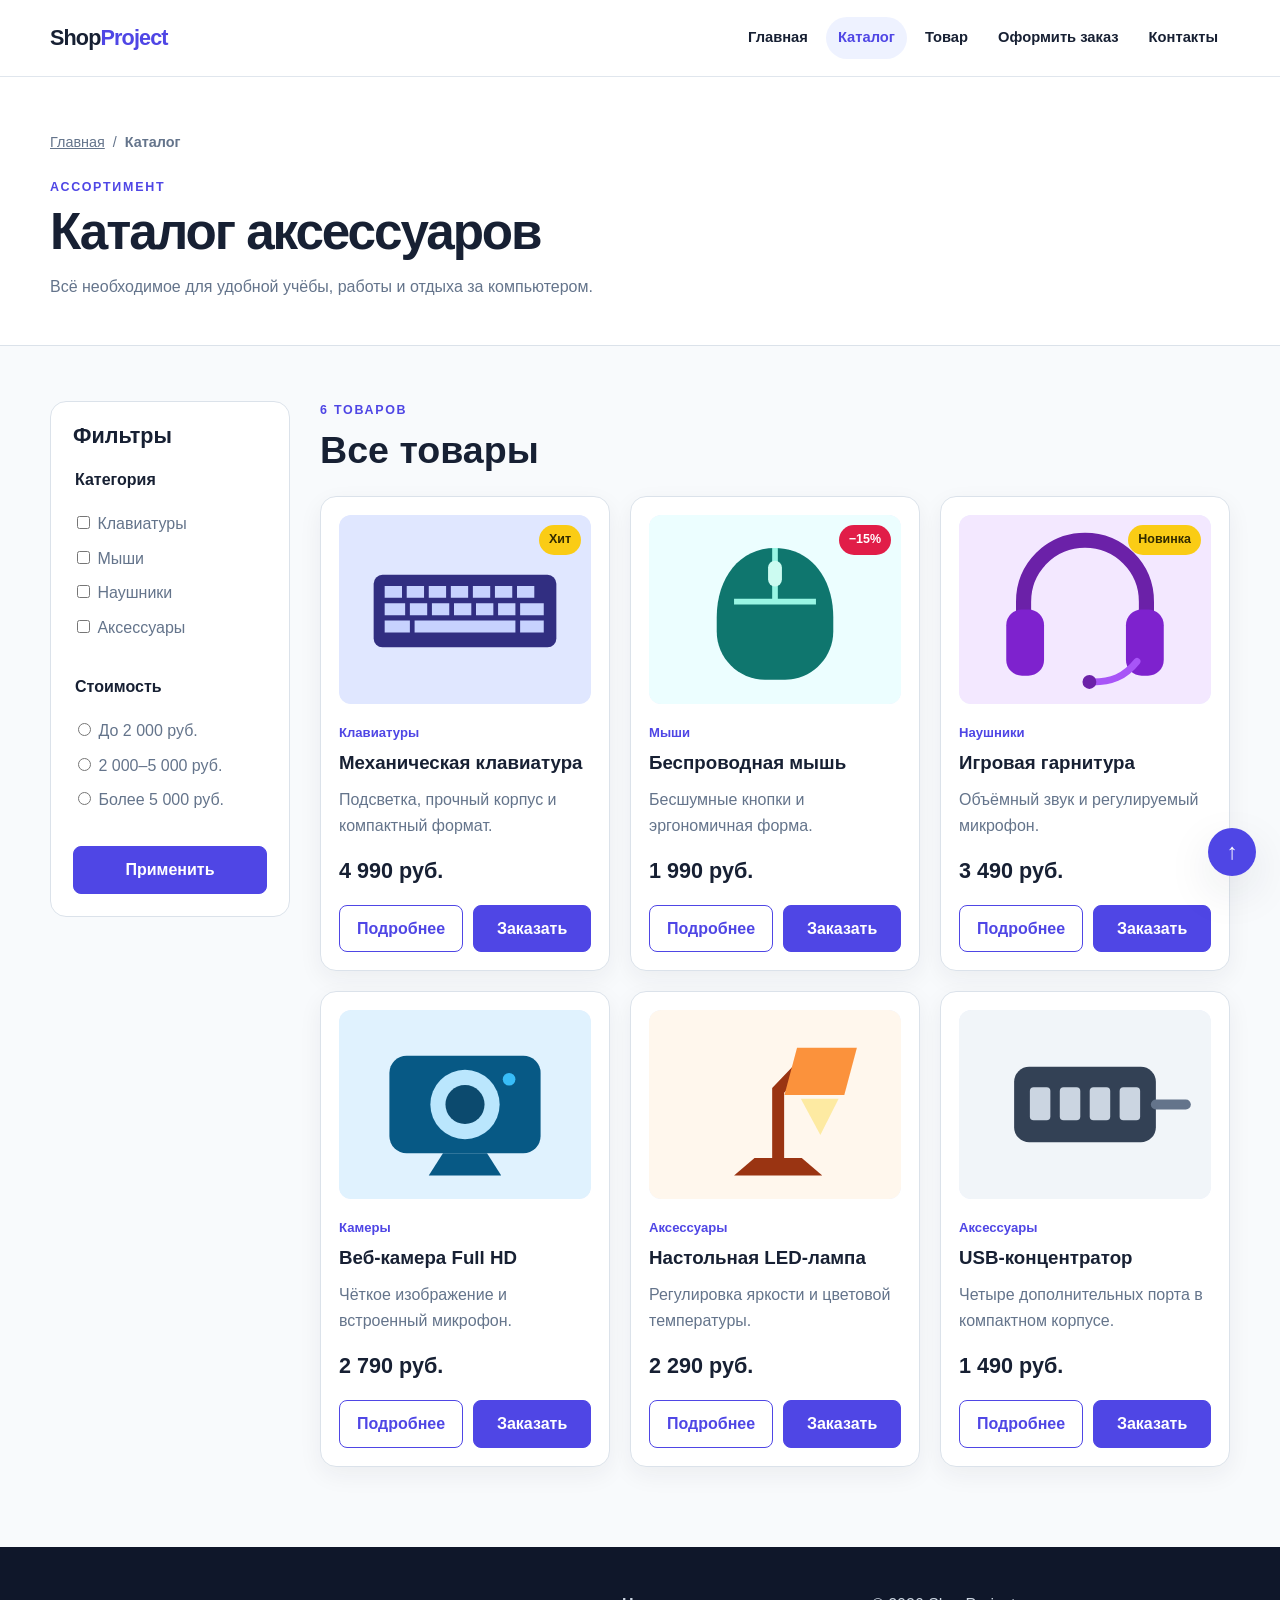
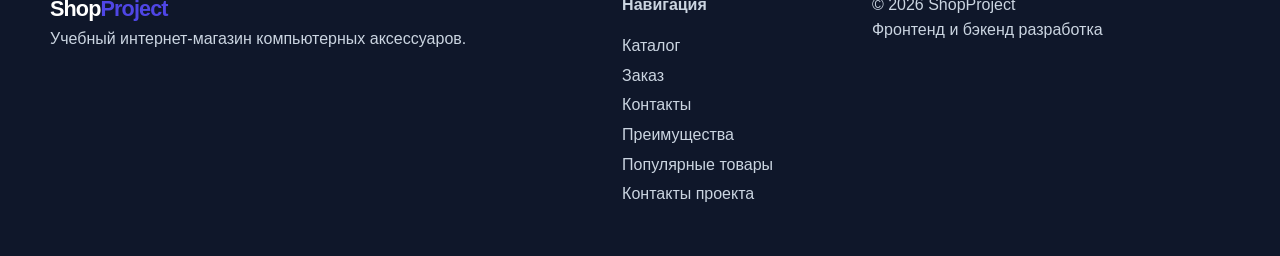
==== commit 517258ff: "feat: complete practices 5-8" ====
--- a/catalog.html
+++ b/catalog.html
@@ -1,13 +1,181 @@
-<!doctype html><html lang="ru"><head><meta charset="utf-8"><meta name="viewport" content="width=device-width, initial-scale=1"><meta name="description" content="Каталог компьютерных аксессуаров ShopProject: клавиатуры, мыши, гарнитуры и устройства для рабочего места."><title>Каталог компьютерных аксессуаров — ShopProject</title><link rel="stylesheet" href="css/style.css"></head><body>
-<header class="site-header"><div class="container site-header__inner"><a class="site-logo" href="index.html">Shop<span>Project</span></a><nav class="site-nav" aria-label="Основная навигация"><ul class="site-nav__list"><li><a class="site-nav__link" href="index.html">Главная</a></li><li><a class="site-nav__link site-nav__link--active" href="catalog.html" aria-current="page">Каталог</a></li><li><a class="site-nav__link" href="product.html">Товар</a></li><li><a class="site-nav__link" href="order.html">Оформить заказ</a></li><li><a class="site-nav__link" href="contacts.html">Контакты</a></li></ul></nav></div></header>
-<main id="top"><section class="page-heading"><div class="container"><nav class="breadcrumbs" aria-label="Хлебные крошки"><a href="index.html">Главная</a><span>/</span><span>Каталог</span></nav><p class="eyebrow">Ассортимент</p><h1>Каталог аксессуаров</h1><p>Всё необходимое для удобной учёбы, работы и отдыха за компьютером.</p></div></section><div class="container catalog-layout">
-<aside class="catalog-filter"><h2>Фильтры</h2><form action="#" method="get"><fieldset><legend>Категория</legend><label><input type="checkbox" name="category" value="keyboard"> Клавиатуры</label><label><input type="checkbox" name="category" value="mouse"> Мыши</label><label><input type="checkbox" name="category" value="headphones"> Наушники</label><label><input type="checkbox" name="category" value="accessories"> Аксессуары</label></fieldset><fieldset><legend>Стоимость</legend><label><input type="radio" name="price" value="low"> До 2 000 руб.</label><label><input type="radio" name="price" value="middle"> 2 000–5 000 руб.</label><label><input type="radio" name="price" value="high"> Более 5 000 руб.</label></fieldset><button class="button button--wide" type="submit">Применить</button></form></aside>
-<section class="catalog-content"><p class="eyebrow">6 товаров</p><h2>Все товары</h2><div class="product-grid">
-<article class="product-card"><span class="product-card__badge">Хит</span><img class="product-card__image" src="images/keyboard.svg" alt="Механическая клавиатура"><p class="product-card__category">Клавиатуры</p><h3 class="product-card__title">Механическая клавиатура</h3><p class="product-card__description">Подсветка, прочный корпус и компактный формат.</p><p class="product-card__price">4 990 руб.</p><div class="product-card__actions"><a class="button button--secondary" href="product.html">Подробнее</a><a class="button" href="order.html?product=keyboard">Заказать</a></div></article>
-<article class="product-card"><span class="product-card__badge product-card__badge--sale">−15%</span><img class="product-card__image" src="images/mouse.svg" alt="Беспроводная мышь"><p class="product-card__category">Мыши</p><h3 class="product-card__title">Беспроводная мышь</h3><p class="product-card__description">Бесшумные кнопки и эргономичная форма.</p><p class="product-card__price">1 990 руб.</p><div class="product-card__actions"><a class="button button--secondary" href="product.html">Подробнее</a><a class="button" href="order.html?product=mouse">Заказать</a></div></article>
-<article class="product-card"><span class="product-card__badge">Новинка</span><img class="product-card__image" src="images/headphones.svg" alt="Игровая гарнитура"><p class="product-card__category">Наушники</p><h3 class="product-card__title">Игровая гарнитура</h3><p class="product-card__description">Объёмный звук и регулируемый микрофон.</p><p class="product-card__price">3 490 руб.</p><div class="product-card__actions"><a class="button button--secondary" href="product.html">Подробнее</a><a class="button" href="order.html?product=headphones">Заказать</a></div></article>
-<article class="product-card"><img class="product-card__image" src="images/camera.svg" alt="Веб-камера Full HD"><p class="product-card__category">Камеры</p><h3 class="product-card__title">Веб-камера Full HD</h3><p class="product-card__description">Чёткое изображение и встроенный микрофон.</p><p class="product-card__price">2 790 руб.</p><div class="product-card__actions"><a class="button button--secondary" href="product.html">Подробнее</a><a class="button" href="order.html?product=camera">Заказать</a></div></article>
-<article class="product-card"><img class="product-card__image" src="images/lamp.svg" alt="Настольная LED-лампа"><p class="product-card__category">Аксессуары</p><h3 class="product-card__title">Настольная LED-лампа</h3><p class="product-card__description">Регулировка яркости и цветовой температуры.</p><p class="product-card__price">2 290 руб.</p><div class="product-card__actions"><a class="button button--secondary" href="product.html">Подробнее</a><a class="button" href="order.html?product=lamp">Заказать</a></div></article>
-<article class="product-card"><img class="product-card__image" src="images/hub.svg" alt="USB-концентратор"><p class="product-card__category">Аксессуары</p><h3 class="product-card__title">USB-концентратор</h3><p class="product-card__description">Четыре дополнительных порта в компактном корпусе.</p><p class="product-card__price">1 490 руб.</p><div class="product-card__actions"><a class="button button--secondary" href="product.html">Подробнее</a><a class="button" href="order.html?product=hub">Заказать</a></div></article>
-</div></section></div><a class="back-to-top" href="#top" aria-label="Вернуться наверх">↑</a></main>
-<footer class="site-footer"><div class="container site-footer__inner"><div><a class="site-logo site-logo--footer" href="index.html">Shop<span>Project</span></a><p>Учебный интернет-магазин компьютерных аксессуаров.</p></div><div><p><strong>Навигация</strong></p><a href="catalog.html">Каталог</a><a href="order.html">Заказ</a><a href="contacts.html">Контакты</a></div><p>© 2026 ShopProject<br>Фронтенд и бэкенд разработка</p></div></footer></body></html>
+<!doctype html>
+<html lang="ru">
+  <head>
+    <meta charset="utf-8">
+    <meta name="viewport" content="width=device-width, initial-scale=1">
+    <meta
+      name="description"
+      content="Каталог компьютерных аксессуаров ShopProject: клавиатуры, мыши, гарнитуры и устройства для рабочего места."
+    >
+    <title>Каталог компьютерных аксессуаров — ShopProject</title>
+    <link rel="stylesheet" href="css/style.css">
+  </head>
+  <body>
+    <header class="site-header">
+      <div class="container site-header__inner">
+        <a class="site-logo" href="index.html">Shop<span class="site-logo__accent">Project</span></a>
+        <nav class="site-nav" aria-label="Основная навигация">
+          <ul class="site-nav__list">
+            <li class="site-nav__item"><a class="site-nav__link" href="index.html">Главная</a></li>
+            <li class="site-nav__item">
+              <a class="site-nav__link site-nav__link--active" href="catalog.html" aria-current="page">Каталог</a>
+            </li>
+            <li class="site-nav__item"><a class="site-nav__link" href="product.html">Товар</a></li>
+            <li class="site-nav__item"><a class="site-nav__link" href="order.html">Оформить заказ</a></li>
+            <li class="site-nav__item"><a class="site-nav__link" href="contacts.html">Контакты</a></li>
+          </ul>
+        </nav>
+      </div>
+    </header>
+    <main id="top">
+      <section class="page-heading">
+        <div class="container">
+          <nav class="breadcrumbs" aria-label="Хлебные крошки">
+            <a href="index.html" class="breadcrumbs__link">Главная</a><span class="breadcrumbs__separator" aria-hidden="true">/</span><span class="breadcrumbs__current" aria-current="page">Каталог</span>
+          </nav>
+          <p class="eyebrow">Ассортимент</p>
+          <h1 class="page-heading__title">Каталог аксессуаров</h1>
+          <p class="page-heading__description">
+            Всё необходимое для удобной учёбы, работы и отдыха за компьютером.
+          </p>
+        </div>
+      </section>
+      <div class="container catalog-layout">
+        <aside class="catalog-filter">
+          <h2 class="catalog-filter__title">Фильтры</h2>
+          <form action="#" method="get" class="catalog-filter__form">
+            <fieldset class="catalog-filter__group">
+              <legend class="catalog-filter__legend">Категория</legend>
+              <label class="catalog-filter__option">
+                <input type="checkbox" name="category" value="keyboard">
+                Клавиатуры
+              </label>
+              <label class="catalog-filter__option">
+                <input type="checkbox" name="category" value="mouse">
+                Мыши
+              </label>
+              <label class="catalog-filter__option">
+                <input type="checkbox" name="category" value="headphones">
+                Наушники
+              </label>
+              <label class="catalog-filter__option">
+                <input type="checkbox" name="category" value="accessories">
+                Аксессуары
+              </label>
+            </fieldset>
+            <fieldset class="catalog-filter__group">
+              <legend class="catalog-filter__legend">Стоимость</legend>
+              <label class="catalog-filter__option">
+                <input type="radio" name="price" value="low">
+                До 2 000 руб.
+              </label>
+              <label class="catalog-filter__option">
+                <input type="radio" name="price" value="middle">
+                2 000–5 000 руб.
+              </label>
+              <label class="catalog-filter__option">
+                <input type="radio" name="price" value="high">
+                Более 5 000 руб.
+              </label>
+            </fieldset>
+            <button class="button button--wide catalog-filter__submit" type="submit">Применить</button>
+          </form>
+        </aside>
+        <section class="catalog-content">
+          <p class="eyebrow">6 товаров</p>
+          <h2 class="catalog-content__title">Все товары</h2>
+          <div class="product-grid">
+            <article class="product-card">
+              <span class="product-card__badge">Хит</span>
+              <img
+                class="product-card__image"
+                src="images/keyboard.svg"
+                alt="Механическая клавиатура"
+              >
+              <p class="product-card__category">Клавиатуры</p>
+              <h3 class="product-card__title">Механическая клавиатура</h3>
+              <p class="product-card__description">Подсветка, прочный корпус и компактный формат.</p>
+              <p class="product-card__price">4 990 руб.</p>
+              <div class="product-card__actions">
+                <a class="button button--secondary product-card__action" href="product.html">Подробнее</a><a class="button product-card__action" href="order.html?product=keyboard">Заказать</a>
+              </div>
+            </article>
+            <article class="product-card">
+              <span class="product-card__badge product-card__badge--sale">−15%</span>
+              <img class="product-card__image" src="images/mouse.svg" alt="Беспроводная мышь">
+              <p class="product-card__category">Мыши</p>
+              <h3 class="product-card__title">Беспроводная мышь</h3>
+              <p class="product-card__description">Бесшумные кнопки и эргономичная форма.</p>
+              <p class="product-card__price">1 990 руб.</p>
+              <div class="product-card__actions">
+                <a class="button button--secondary product-card__action" href="product.html">Подробнее</a><a class="button product-card__action" href="order.html?product=mouse">Заказать</a>
+              </div>
+            </article>
+            <article class="product-card">
+              <span class="product-card__badge">Новинка</span>
+              <img class="product-card__image" src="images/headphones.svg" alt="Игровая гарнитура">
+              <p class="product-card__category">Наушники</p>
+              <h3 class="product-card__title">Игровая гарнитура</h3>
+              <p class="product-card__description">Объёмный звук и регулируемый микрофон.</p>
+              <p class="product-card__price">3 490 руб.</p>
+              <div class="product-card__actions">
+                <a class="button button--secondary product-card__action" href="product.html">Подробнее</a><a class="button product-card__action" href="order.html?product=headphones">Заказать</a>
+              </div>
+            </article>
+            <article class="product-card">
+              <img class="product-card__image" src="images/camera.svg" alt="Веб-камера Full HD">
+              <p class="product-card__category">Камеры</p>
+              <h3 class="product-card__title">Веб-камера Full HD</h3>
+              <p class="product-card__description">Чёткое изображение и встроенный микрофон.</p>
+              <p class="product-card__price">2 790 руб.</p>
+              <div class="product-card__actions">
+                <a class="button button--secondary product-card__action" href="product.html">Подробнее</a><a class="button product-card__action" href="order.html?product=camera">Заказать</a>
+              </div>
+            </article>
+            <article class="product-card">
+              <img class="product-card__image" src="images/lamp.svg" alt="Настольная LED-лампа">
+              <p class="product-card__category">Аксессуары</p>
+              <h3 class="product-card__title">Настольная LED-лампа</h3>
+              <p class="product-card__description">Регулировка яркости и цветовой температуры.</p>
+              <p class="product-card__price">2 290 руб.</p>
+              <div class="product-card__actions">
+                <a class="button button--secondary product-card__action" href="product.html">Подробнее</a><a class="button product-card__action" href="order.html?product=lamp">Заказать</a>
+              </div>
+            </article>
+            <article class="product-card">
+              <img class="product-card__image" src="images/hub.svg" alt="USB-концентратор">
+              <p class="product-card__category">Аксессуары</p>
+              <h3 class="product-card__title">USB-концентратор</h3>
+              <p class="product-card__description">Четыре дополнительных порта в компактном корпусе.</p>
+              <p class="product-card__price">1 490 руб.</p>
+              <div class="product-card__actions">
+                <a class="button button--secondary product-card__action" href="product.html">Подробнее</a><a class="button product-card__action" href="order.html?product=hub">Заказать</a>
+              </div>
+            </article>
+          </div>
+        </section>
+      </div>
+      <a class="back-to-top" href="#top" aria-label="Вернуться наверх">↑</a>
+    </main>
+    <footer class="site-footer">
+      <div class="container site-footer__inner">
+        <div>
+          <a class="site-logo site-logo--footer" href="index.html">
+            Shop<span class="site-logo__accent">Project</span>
+          </a>
+          <p>Учебный интернет-магазин компьютерных аксессуаров.</p>
+        </div>
+        <div>
+          <p><strong>Навигация</strong></p>
+          <a href="catalog.html" class="site-footer__link">Каталог</a>
+          <a href="order.html" class="site-footer__link">Заказ</a>
+          <a href="contacts.html" class="site-footer__link">Контакты</a>
+          <a class="site-footer__link" href="index.html#advantages">Преимущества</a>
+          <a class="site-footer__link" href="index.html#popular">Популярные товары</a>
+          <a class="site-footer__link" href="index.html#contacts">Контакты проекта</a>
+        </div>
+        <p>© 2026 ShopProject<br>Фронтенд и бэкенд разработка</p>
+      </div>
+    </footer>
+  </body>
+</html>
--- a/css/style.css
+++ b/css/style.css
@@ -1,145 +1,887 @@
 :root {
-  --color-bg: #f8fafc; --color-surface: #fff; --color-text: #172033;
-  --color-muted: #64748b; --color-primary: #4f46e5; --color-primary-dark: #3730a3;
-  --color-accent: #facc15; --color-border: #dbe2ea; --color-success: #16803c;
-  --radius-sm: 8px; --radius-md: 16px; --radius-lg: 28px;
-  --shadow: 0 16px 45px rgba(30, 41, 59, .10); --max-width: 1180px;
-}
-* { box-sizing: border-box; }
-html { scroll-behavior: smooth; }
-body { margin: 0; color: var(--color-text); background: var(--color-bg); font: 16px/1.6 Arial, sans-serif; }
-img { display: block; max-width: 100%; }
-a { color: var(--color-primary); }
-h1, h2, h3, p { margin-top: 0; }
-h1 { max-width: 850px; margin-bottom: 16px; font-size: clamp(2.2rem, 5vw, 4.5rem); line-height: 1.02; letter-spacing: -.04em; }
-h2 { font-size: clamp(1.6rem, 3vw, 2.35rem); line-height: 1.15; }
-.container { width: min(calc(100% - 40px), var(--max-width)); margin-inline: auto; }
-.section { padding: 80px 0; }
-.section--muted { background: #eef2ff; }
-.eyebrow { margin-bottom: 8px; color: var(--color-primary); font-size: .78rem; font-weight: 800; letter-spacing: .14em; text-transform: uppercase; }
-
-.site-header { position: sticky; top: 0; z-index: 20; border-bottom: 1px solid rgba(219,226,234,.85); background: rgba(255,255,255,.94); backdrop-filter: blur(12px); }
-.site-header__inner { display: flex; min-height: 76px; align-items: center; justify-content: space-between; gap: 24px; }
-.site-logo { color: var(--color-text); font-size: 1.35rem; font-weight: 900; text-decoration: none; letter-spacing: -.04em; }
-.site-logo span { color: var(--color-primary); }
-.site-nav__list { display: flex; flex-wrap: wrap; gap: 6px; margin: 0; padding: 0; list-style: none; }
-.site-nav__link { display: block; padding: 9px 12px; color: var(--color-text); border-radius: 999px; font-size: .92rem; font-weight: 700; text-decoration: none; }
-.site-nav__link:hover, .site-nav__link--active { color: var(--color-primary); background: #eef2ff; }
-.site-nav__link:focus-visible, a:focus-visible, button:focus-visible, input:focus-visible, select:focus-visible, textarea:focus-visible { outline: 3px solid #818cf8; outline-offset: 3px; }
-
-.hero { padding: 78px 0; overflow: hidden; background: linear-gradient(135deg, #eef2ff 0%, #f8fafc 58%, #ecfeff 100%); }
-.hero__inner { display: grid; grid-template-columns: 1.35fr .65fr; gap: 60px; align-items: center; }
-.hero__text { max-width: 660px; color: var(--color-muted); font-size: 1.18rem; }
-.hero__actions, .product-card__actions { display: flex; flex-wrap: wrap; gap: 10px; }
-.hero__visual { display: grid; width: min(340px, 100%); aspect-ratio: 1; place-items: center; justify-self: end; border: 1px solid #c7d2fe; border-radius: 42% 58% 55% 45%; background: linear-gradient(145deg, #c7d2fe, #a5f3fc); box-shadow: var(--shadow); font-size: clamp(5rem, 12vw, 9rem); transform: rotate(4deg); }
-.button { display: inline-flex; min-height: 44px; align-items: center; justify-content: center; padding: 10px 17px; border: 1px solid var(--color-primary); border-radius: var(--radius-sm); color: #fff; background: var(--color-primary); font: inherit; font-weight: 800; text-decoration: none; cursor: pointer; transition: .2s ease; }
-.button:hover { border-color: var(--color-primary-dark); background: var(--color-primary-dark); transform: translateY(-1px); }
-.button--secondary { color: var(--color-primary); background: transparent; }
-.button--secondary:hover { color: #fff; }
-.button--wide { width: 100%; }
-.button:disabled { opacity: .55; cursor: not-allowed; transform: none; }
-
-.advantages-grid, .contacts-grid { display: grid; grid-template-columns: repeat(3, 1fr); gap: 20px; margin-top: 30px; }
-.feature-card, .contact-card { padding: 28px; border: 1px solid var(--color-border); border-radius: var(--radius-md); background: var(--color-surface); box-shadow: 0 8px 25px rgba(30,41,59,.05); }
-.feature-card > span, .contact-card > span { display: grid; width: 46px; height: 46px; margin-bottom: 20px; place-items: center; border-radius: 14px; color: var(--color-primary); background: #eef2ff; font-size: 1.3rem; font-weight: 900; }
-.feature-card p, .contact-card p { margin-bottom: 0; color: var(--color-muted); }
-.contact-card a, .contact-card address { display: block; margin-bottom: 10px; color: var(--color-text); font-size: 1.08rem; font-style: normal; font-weight: 800; }
-.section-heading { display: flex; align-items: end; justify-content: space-between; gap: 20px; margin-bottom: 26px; }
-.section-heading h2 { margin-bottom: 0; }
-
-.product-grid { display: grid; grid-template-columns: repeat(3, minmax(0, 1fr)); gap: 20px; }
-.product-card { position: relative; display: flex; min-width: 0; flex-direction: column; padding: 18px; border: 1px solid var(--color-border); border-radius: var(--radius-md); background: var(--color-surface); box-shadow: 0 8px 25px rgba(30,41,59,.06); transition: transform .2s ease, box-shadow .2s ease; }
-.product-card:hover { transform: translateY(-5px); box-shadow: var(--shadow); }
-.product-card__badge { position: absolute; top: 28px; right: 28px; z-index: 2; padding: 5px 10px; border-radius: 999px; color: #322b00; background: var(--color-accent); font-size: .78rem; font-weight: 900; }
-.product-card__badge--sale { color: #fff; background: #e11d48; }
-.product-card__image { width: 100%; aspect-ratio: 4/3; margin-bottom: 18px; object-fit: cover; border-radius: 12px; background: #eef2ff; }
-.product-card__category { margin-bottom: 5px; color: var(--color-primary); font-size: .82rem; font-weight: 800; }
-.product-card__title { margin-bottom: 9px; font-size: 1.17rem; }
-.product-card__description { margin-bottom: 16px; color: var(--color-muted); }
-.product-card__price { margin-top: auto; margin-bottom: 16px; font-size: 1.35rem; font-weight: 900; }
-.product-card__actions .button { flex: 1 1 110px; }
-
-.page-heading { padding: 54px 0 45px; border-bottom: 1px solid var(--color-border); background: #fff; }
-.page-heading h1 { font-size: clamp(2.1rem, 4vw, 3.4rem); }
-.page-heading p:last-child { max-width: 700px; margin-bottom: 0; color: var(--color-muted); }
-.breadcrumbs { display: flex; flex-wrap: wrap; gap: 8px; margin-bottom: 24px; color: var(--color-muted); font-size: .9rem; }
-.breadcrumbs a { color: var(--color-muted); }
-.catalog-layout { display: grid; grid-template-columns: 240px minmax(0, 1fr); gap: 30px; padding-block: 55px 80px; }
-.catalog-filter { position: sticky; top: 100px; align-self: start; padding: 22px; border: 1px solid var(--color-border); border-radius: var(--radius-md); background: #fff; }
-.catalog-filter h2 { font-size: 1.35rem; }
-.catalog-filter fieldset { margin: 0 0 24px; padding: 0; border: 0; }
-.catalog-filter legend { margin-bottom: 10px; font-weight: 900; }
-.catalog-filter label { display: block; margin: 9px 0; color: var(--color-muted); cursor: pointer; }
-.catalog-content > h2 { margin-bottom: 24px; }
-.back-to-top { position: fixed; right: 24px; bottom: 24px; z-index: 10; display: grid; width: 48px; height: 48px; place-items: center; border-radius: 50%; color: #fff; background: var(--color-primary); box-shadow: var(--shadow); font-size: 1.4rem; font-weight: 900; text-decoration: none; }
-
-.product-detail { display: grid; grid-template-columns: 1fr 1fr; gap: 55px; align-items: center; padding-block: 70px; }
-.product-detail__media { position: relative; padding: 28px; border-radius: var(--radius-lg); background: #eef2ff; }
-.product-detail__media img { width: 100%; border-radius: 18px; }
-.product-detail__price { margin: 25px 0; font-size: 2rem; font-weight: 900; }
-.check-list { padding: 0; list-style: none; }
-.check-list li { margin: 8px 0; }
-.check-list li::before { content: "✓"; margin-right: 10px; color: var(--color-success); font-weight: 900; }
-.table-wrapper { overflow-x: auto; }
-.specification-table { width: 100%; border-collapse: collapse; border-radius: var(--radius-md); overflow: hidden; background: #fff; }
-.specification-table caption { padding: 12px; text-align: left; color: var(--color-muted); }
-.specification-table th, .specification-table td { padding: 15px; border: 1px solid var(--color-border); text-align: left; }
-.specification-table thead { color: #fff; background: var(--color-primary); }
-
-.info-banner { display: flex; align-items: center; justify-content: space-between; gap: 30px; margin-block: 70px; padding: 34px; border-radius: var(--radius-lg); color: #fff; background: #172033; }
-.info-banner h2 { margin-bottom: 8px; }
-.info-banner p:last-child { margin-bottom: 0; color: #cbd5e1; }
-.order-layout { display: grid; grid-template-columns: .75fr 1.25fr; gap: 50px; padding-block: 65px 80px; align-items: start; }
-.order-copy { position: sticky; top: 105px; }
-.steps { margin: 30px 0; padding: 0; list-style: none; }
-.steps li { display: flex; align-items: center; gap: 12px; margin: 14px 0; font-weight: 800; }
-.steps span { display: grid; width: 34px; height: 34px; place-items: center; border-radius: 50%; color: #fff; background: var(--color-primary); }
-.notice { padding: 18px; border-left: 4px solid var(--color-accent); border-radius: 8px; background: #fffbea; }
-.notice p { margin: 4px 0 0; color: var(--color-muted); }
-.order-form { position: relative; }
-.order-form--page { padding: 32px; border: 1px solid var(--color-border); border-radius: var(--radius-md); background: #fff; box-shadow: var(--shadow); }
-.form-row { display: grid; grid-template-columns: 1fr 1fr; gap: 16px; }
-.form-field { margin-bottom: 17px; }
-.form-field label { display: block; margin-bottom: 6px; font-weight: 800; }
-.form-field input, .form-field select, .form-field textarea { width: 100%; padding: 11px 12px; border: 1px solid #b9c4d2; border-radius: var(--radius-sm); color: var(--color-text); background: #fff; font: inherit; }
-.form-field textarea { resize: vertical; }
-.form-field small { color: var(--color-muted); }
-[aria-invalid="true"] { border-color: #dc2626 !important; background: #fff7f7 !important; }
-.checkbox { display: flex; gap: 9px; align-items: flex-start; margin: 8px 0 20px; }
-.checkbox input { margin-top: 5px; }
-.form-success, .toast { padding: 12px 15px; border-radius: var(--radius-sm); color: #12662f; background: #dcfce7; font-weight: 800; }
-.order-dialog { width: min(540px, calc(100% - 28px)); max-height: 90vh; padding: 30px; border: 0; border-radius: var(--radius-md); box-shadow: var(--shadow); overflow-y: auto; }
-.order-dialog::backdrop { background: rgba(15,23,42,.68); backdrop-filter: blur(3px); }
-.dialog-close { position: absolute; top: 14px; right: 14px; width: 38px; height: 38px; border: 0; border-radius: 50%; background: #eef2ff; font-size: 1.5rem; cursor: pointer; }
-.toast { position: fixed; right: 22px; bottom: 22px; z-index: 30; box-shadow: var(--shadow); }
-.schedule { display: grid; grid-template-columns: 1fr 1.2fr; gap: 60px; align-items: start; }
-.schedule dl { margin: 0; }
-.schedule dl div { display: flex; justify-content: space-between; gap: 20px; padding: 14px 0; border-bottom: 1px solid #c7d2fe; }
-.schedule dd { margin: 0; font-weight: 900; }
-
-.site-footer { padding: 45px 0; color: #cbd5e1; background: #0f172a; }
-.site-footer__inner { display: grid; grid-template-columns: 1.5fr .6fr 1fr; gap: 35px; align-items: start; }
-.site-logo--footer { color: #fff; }
-.site-footer a:not(.site-logo) { display: block; margin: 4px 0; color: #cbd5e1; text-decoration: none; }
+  --color-bg: #f8fafc;
+  --color-surface: #fff;
+  --color-text: #172033;
+  --color-muted: #64748b;
+  --color-primary: #4f46e5;
+  --color-primary-dark: #3730a3;
+  --color-accent: #facc15;
+  --color-border: #dbe2ea;
+  --color-success: #16803c;
+  --radius-sm: 8px;
+  --radius-md: 16px;
+  --radius-lg: 28px;
+  --shadow: 0 16px 45px rgba(30, 41, 59, .10);
+  --max-width: 1180px;
+}
+
+* {
+  box-sizing: border-box;
+}
+
+html {
+  scroll-behavior: smooth;
+}
+
+body {
+  margin: 0;
+  color: var(--color-text);
+  background: var(--color-bg);
+  font: 16px/1.6 Arial, sans-serif;
+}
+
+img {
+  display: block;
+  max-width: 100%;
+}
+
+a {
+  color: var(--color-primary);
+}
+
+h1, h2, h3, p {
+  margin-top: 0;
+}
+
+h1 {
+  max-width: 850px;
+  margin-bottom: 16px;
+  font-size: clamp(2.2rem, 5vw, 4.5rem);
+  line-height: 1.02;
+  letter-spacing: -.04em;
+}
+
+h2 {
+  font-size: clamp(1.6rem, 3vw, 2.35rem);
+  line-height: 1.15;
+}
+
+.container {
+  width: min(calc(100% - 40px), var(--max-width));
+  margin-inline: auto;
+}
+
+.section {
+  padding: 80px 0;
+}
+
+.section--muted {
+  background: #eef2ff;
+}
+
+.eyebrow {
+  margin-bottom: 8px;
+  color: var(--color-primary);
+  font-size: .78rem;
+  font-weight: 800;
+  letter-spacing: .14em;
+  text-transform: uppercase;
+}
+
+.site-header {
+  position: sticky;
+  top: 0;
+  z-index: 20;
+  border-bottom: 1px solid rgba(219,226,234,.85);
+  background: rgba(255,255,255,.94);
+  backdrop-filter: blur(12px);
+}
+
+.site-header__inner {
+  display: flex;
+  min-height: 76px;
+  align-items: center;
+  justify-content: space-between;
+  gap: 24px;
+}
+
+.site-logo {
+  color: var(--color-text);
+  font-size: 1.35rem;
+  font-weight: 900;
+  text-decoration: none;
+  letter-spacing: -.04em;
+}
+
+.site-logo__accent {
+  color: var(--color-primary);
+}
+
+.site-nav__list {
+  display: flex;
+  flex-wrap: wrap;
+  gap: 6px;
+  margin: 0;
+  padding: 0;
+  list-style: none;
+}
+
+.site-nav__link {
+  display: block;
+  padding: 9px 12px;
+  color: var(--color-text);
+  border-radius: 999px;
+  font-size: .92rem;
+  font-weight: 700;
+  text-decoration: none;
+}
+
+.site-nav__link:hover, .site-nav__link--active {
+  color: var(--color-primary);
+  background: #eef2ff;
+}
+
+.site-nav__link:focus-visible, a:focus-visible, button:focus-visible, input:focus-visible, select:focus-visible, textarea:focus-visible {
+  outline: 3px solid #818cf8;
+  outline-offset: 3px;
+}
+
+.hero {
+  padding: 78px 0;
+  overflow: hidden;
+  background: linear-gradient(135deg, #eef2ff 0%, #f8fafc 58%, #ecfeff 100%);
+}
+
+.hero__inner {
+  display: grid;
+  grid-template-columns: 1.35fr .65fr;
+  gap: 60px;
+  align-items: center;
+}
+
+.hero__text {
+  max-width: 660px;
+  color: var(--color-muted);
+  font-size: 1.18rem;
+}
+
+.hero__actions, .product-card__actions, .product-detail__actions {
+  display: flex;
+  flex-wrap: wrap;
+  gap: 10px;
+}
+
+.hero__visual {
+  display: grid;
+  width: min(340px, 100%);
+  aspect-ratio: 1;
+  place-items: center;
+  justify-self: end;
+  border: 1px solid #c7d2fe;
+  border-radius: 42% 58% 55% 45%;
+  background: linear-gradient(145deg, #c7d2fe, #a5f3fc);
+  box-shadow: var(--shadow);
+  font-size: clamp(5rem, 12vw, 9rem);
+  transform: rotate(4deg);
+}
+
+.button {
+  display: inline-flex;
+  min-height: 44px;
+  align-items: center;
+  justify-content: center;
+  padding: 10px 17px;
+  border: 1px solid var(--color-primary);
+  border-radius: var(--radius-sm);
+  color: #fff;
+  background: var(--color-primary);
+  font: inherit;
+  font-weight: 800;
+  text-decoration: none;
+  cursor: pointer;
+  transition: .2s ease;
+}
+
+.button:hover {
+  border-color: var(--color-primary-dark);
+  background: var(--color-primary-dark);
+  transform: translateY(-1px);
+}
+
+.button--secondary {
+  color: var(--color-primary);
+  background: transparent;
+}
+
+.button--secondary:hover {
+  color: #fff;
+}
+
+.button--wide {
+  width: 100%;
+}
+
+.order-form__actions {
+  display: flex;
+  flex-wrap: wrap;
+  gap: 10px;
+}
+
+.order-form__action {
+  flex: 1 1 160px;
+}
+
+.button:disabled {
+  opacity: .55;
+  cursor: not-allowed;
+  transform: none;
+}
+
+.advantages-grid, .contacts-grid {
+  display: grid;
+  grid-template-columns: repeat(3, 1fr);
+  gap: 20px;
+  margin-top: 30px;
+}
+
+.feature-card, .contact-card {
+  padding: 28px;
+  border: 1px solid var(--color-border);
+  border-radius: var(--radius-md);
+  background: var(--color-surface);
+  box-shadow: 0 8px 25px rgba(30,41,59,.05);
+}
+
+.feature-card__icon, .contact-card__icon {
+  display: grid;
+  width: 46px;
+  height: 46px;
+  margin-bottom: 20px;
+  place-items: center;
+  border-radius: 14px;
+  color: var(--color-primary);
+  background: #eef2ff;
+  font-size: 1.3rem;
+  font-weight: 900;
+}
+
+.feature-card__description, .contact-card__description {
+  margin-bottom: 0;
+  color: var(--color-muted);
+}
+
+.contact-card__link, .contact-card__address {
+  display: block;
+  margin-bottom: 10px;
+  color: var(--color-text);
+  font-size: 1.08rem;
+  font-style: normal;
+  font-weight: 800;
+}
+
+.section-heading {
+  display: flex;
+  align-items: end;
+  justify-content: space-between;
+  gap: 20px;
+  margin-bottom: 26px;
+}
+
+.section-heading__title {
+  margin-bottom: 0;
+}
+
+.product-grid {
+  display: grid;
+  grid-template-columns: repeat(3, minmax(0, 1fr));
+  gap: 20px;
+}
+
+.product-card {
+  position: relative;
+  display: flex;
+  min-width: 0;
+  flex-direction: column;
+  padding: 18px;
+  border: 1px solid var(--color-border);
+  border-radius: var(--radius-md);
+  background: var(--color-surface);
+  box-shadow: 0 8px 25px rgba(30,41,59,.06);
+  transition: transform .2s ease, box-shadow .2s ease;
+}
+
+.product-card:hover {
+  transform: translateY(-5px);
+  box-shadow: var(--shadow);
+}
+
+.product-card__badge, .product-detail__badge {
+  position: absolute;
+  top: 28px;
+  right: 28px;
+  z-index: 2;
+  padding: 5px 10px;
+  border-radius: 999px;
+  color: #322b00;
+  background: var(--color-accent);
+  font-size: .78rem;
+  font-weight: 900;
+}
+
+.product-card__badge--sale {
+  color: #fff;
+  background: #e11d48;
+}
+
+.product-card__image {
+  width: 100%;
+  aspect-ratio: 4/3;
+  margin-bottom: 18px;
+  object-fit: cover;
+  border-radius: 12px;
+  background: #eef2ff;
+}
+
+.product-card__category, .product-detail__category {
+  margin-bottom: 5px;
+  color: var(--color-primary);
+  font-size: .82rem;
+  font-weight: 800;
+}
+
+.product-card__title {
+  margin-bottom: 9px;
+  font-size: 1.17rem;
+}
+
+.product-card__description {
+  margin-bottom: 16px;
+  color: var(--color-muted);
+}
+
+.product-card__price {
+  margin-top: auto;
+  margin-bottom: 16px;
+  font-size: 1.35rem;
+  font-weight: 900;
+}
+
+.product-card__action {
+  flex: 1 1 110px;
+}
+
+.page-heading {
+  padding: 54px 0 45px;
+  border-bottom: 1px solid var(--color-border);
+  background: #fff;
+}
+
+.page-heading__title {
+  font-size: clamp(2.1rem, 4vw, 3.4rem);
+}
+
+.page-heading__description {
+  max-width: 700px;
+  margin-bottom: 0;
+  color: var(--color-muted);
+}
+
+.breadcrumbs {
+  display: flex;
+  flex-wrap: wrap;
+  gap: 8px;
+  margin-bottom: 24px;
+  color: var(--color-muted);
+  font-size: .9rem;
+}
+
+.breadcrumbs__link {
+  color: var(--color-muted);
+}
+
+.catalog-layout {
+  display: grid;
+  grid-template-areas: "filters products";
+  grid-template-columns: 240px minmax(0, 1fr);
+  gap: 30px;
+  padding-block: 55px 80px;
+}
+
+.catalog-filter {
+  grid-area: filters;
+  position: sticky;
+  top: 100px;
+  align-self: start;
+  padding: 22px;
+  border: 1px solid var(--color-border);
+  border-radius: var(--radius-md);
+  background: #fff;
+}
+
+.catalog-filter__title {
+  font-size: 1.35rem;
+}
+
+.catalog-filter__group {
+  margin: 0 0 24px;
+  padding: 0;
+  border: 0;
+}
+
+.catalog-filter__legend {
+  margin-bottom: 10px;
+  font-weight: 900;
+}
+
+.catalog-filter__option {
+  display: block;
+  margin: 9px 0;
+  color: var(--color-muted);
+  cursor: pointer;
+}
+
+.catalog-content {
+  grid-area: products;
+  min-width: 0;
+}
+
+.catalog-content__title {
+  margin-bottom: 24px;
+}
+
+.back-to-top {
+  position: fixed;
+  right: 24px;
+  bottom: 24px;
+  z-index: 10;
+  display: grid;
+  width: 48px;
+  height: 48px;
+  place-items: center;
+  border-radius: 50%;
+  color: #fff;
+  background: var(--color-primary);
+  box-shadow: var(--shadow);
+  font-size: 1.4rem;
+  font-weight: 900;
+  text-decoration: none;
+}
+
+.product-detail {
+  display: grid;
+  grid-template-columns: 1fr 1fr;
+  gap: 55px;
+  align-items: center;
+  padding-block: 70px;
+}
+
+.product-detail__media {
+  position: relative;
+  padding: 28px;
+  border-radius: var(--radius-lg);
+  background: #eef2ff;
+}
+
+.product-detail__image {
+  width: 100%;
+  border-radius: 18px;
+}
+
+.product-detail__price {
+  margin: 25px 0;
+  font-size: 2rem;
+  font-weight: 900;
+}
+
+.check-list {
+  padding: 0;
+  list-style: none;
+}
+
+.check-list__item {
+  margin: 8px 0;
+}
+
+.check-list__item::before {
+  content: "✓";
+  margin-right: 10px;
+  color: var(--color-success);
+  font-weight: 900;
+}
+
+.table-wrapper {
+  overflow-x: auto;
+}
+
+.specification-table {
+  width: 100%;
+  border-collapse: collapse;
+  border-radius: var(--radius-md);
+  overflow: hidden;
+  background: #fff;
+}
+
+.specification-table caption {
+  padding: 12px;
+  text-align: left;
+  color: var(--color-muted);
+}
+
+.specification-table th, .specification-table td {
+  padding: 15px;
+  border: 1px solid var(--color-border);
+  text-align: left;
+}
+
+.specification-table thead {
+  color: #fff;
+  background: var(--color-primary);
+}
+
+.info-banner {
+  display: flex;
+  align-items: center;
+  justify-content: space-between;
+  gap: 30px;
+  margin-block: 70px;
+  padding: 34px;
+  border-radius: var(--radius-lg);
+  color: #fff;
+  background: #172033;
+}
+
+.info-banner__title {
+  margin-bottom: 8px;
+}
+
+.info-banner__description {
+  margin-bottom: 0;
+  color: #cbd5e1;
+}
+
+.order-layout {
+  display: grid;
+  grid-template-columns: .75fr 1.25fr;
+  gap: 50px;
+  padding-block: 65px 80px;
+  align-items: start;
+}
+
+.order-copy {
+  position: sticky;
+  top: 105px;
+}
+
+.steps {
+  margin: 30px 0;
+  padding: 0;
+  list-style: none;
+}
+
+.steps__item {
+  display: flex;
+  align-items: center;
+  gap: 12px;
+  margin: 14px 0;
+  font-weight: 800;
+}
+
+.steps__number {
+  display: grid;
+  width: 34px;
+  height: 34px;
+  place-items: center;
+  border-radius: 50%;
+  color: #fff;
+  background: var(--color-primary);
+}
+
+.notice {
+  padding: 18px;
+  border-left: 4px solid var(--color-accent);
+  border-radius: 8px;
+  background: #fffbea;
+}
+
+.notice__description {
+  margin: 4px 0 0;
+  color: var(--color-muted);
+}
+
+.order-form {
+  position: relative;
+}
+
+.order-form--page {
+  padding: 32px;
+  border: 1px solid var(--color-border);
+  border-radius: var(--radius-md);
+  background: #fff;
+  box-shadow: var(--shadow);
+}
+
+.order-form__row {
+  display: grid;
+  grid-template-columns: 1fr 1fr;
+  gap: 16px;
+}
+
+.order-form__field {
+  margin-bottom: 17px;
+}
+
+.order-form__label {
+  display: block;
+  margin-bottom: 6px;
+  font-weight: 800;
+}
+
+.order-form__input, .order-form__select, .order-form__textarea {
+  width: 100%;
+  padding: 11px 12px;
+  border: 1px solid #b9c4d2;
+  border-radius: var(--radius-sm);
+  color: var(--color-text);
+  background: #fff;
+  font: inherit;
+}
+
+.order-form__textarea {
+  resize: vertical;
+}
+
+.order-form__hint {
+  color: var(--color-muted);
+}
+
+[aria-invalid="true"] {
+  border-color: #dc2626 !important;
+  background: #fff7f7 !important;
+}
+
+.order-form__agreement {
+  display: flex;
+  gap: 9px;
+  align-items: flex-start;
+  margin: 8px 0 20px;
+}
+
+.order-form__checkbox {
+  margin-top: 5px;
+}
+
+.success-message {
+  padding: 12px 15px;
+  border-radius: var(--radius-sm);
+  color: #12662f;
+  background: #dcfce7;
+  font-weight: 800;
+}
+
+.order-dialog {
+  width: min(540px, calc(100% - 28px));
+  max-height: 90vh;
+  padding: 30px;
+  border: 0;
+  border-radius: var(--radius-md);
+  box-shadow: var(--shadow);
+  overflow-y: auto;
+}
+
+.order-dialog__title {
+  padding-right: 28px;
+}
+
+.order-dialog__description {
+  color: var(--color-muted);
+}
+
+.order-dialog::backdrop {
+  background: rgba(15,23,42,.68);
+  backdrop-filter: blur(3px);
+}
+
+.order-dialog__close {
+  position: absolute;
+  top: 14px;
+  right: 14px;
+  width: 38px;
+  height: 38px;
+  border: 0;
+  border-radius: 50%;
+  background: #eef2ff;
+  font-size: 1.5rem;
+  cursor: pointer;
+}
+
+.success-message--toast {
+  max-width: min(420px, calc(100% - 44px));
+  position: fixed;
+  right: 22px;
+  bottom: 22px;
+  z-index: 30;
+  box-shadow: var(--shadow);
+}
+
+.schedule {
+  display: grid;
+  grid-template-columns: 1fr 1.2fr;
+  gap: 60px;
+  align-items: start;
+}
+
+.schedule__list {
+  margin: 0;
+}
+
+.schedule__row {
+  display: flex;
+  justify-content: space-between;
+  gap: 20px;
+  padding: 14px 0;
+  border-bottom: 1px solid #c7d2fe;
+}
+
+.schedule__time {
+  margin: 0;
+  font-weight: 900;
+}
+
+.site-footer {
+  padding: 45px 0;
+  color: #cbd5e1;
+  background: #0f172a;
+}
+
+.site-footer__inner {
+  display: grid;
+  grid-template-columns: 1.5fr .6fr 1fr;
+  gap: 35px;
+  align-items: start;
+}
+
+.site-logo--footer {
+  color: #fff;
+}
+
+.site-footer__link {
+  display: block;
+  margin: 4px 0;
+  color: #cbd5e1;
+  text-decoration: none;
+}
 
 @media (max-width: 900px) {
-  .site-header__inner { padding-block: 13px; flex-direction: column; align-items: flex-start; }
-  .site-header { position: static; }
-  .hero__inner, .product-detail, .order-layout { grid-template-columns: 1fr; }
-  .hero__visual { display: none; }
-  .product-grid { grid-template-columns: repeat(2, 1fr); }
-  .catalog-layout { grid-template-columns: 1fr; }
-  .catalog-filter, .order-copy { position: static; }
-  .catalog-filter form { display: grid; grid-template-columns: 1fr 1fr; gap: 20px; }
-  .catalog-filter .button { grid-column: 1 / -1; }
-}
+  .site-header__inner {
+    padding-block: 13px;
+    flex-direction: column;
+    align-items: flex-start;
+  }
+
+  .site-header {
+    position: static;
+  }
+
+  .hero__inner, .product-detail, .order-layout {
+    grid-template-columns: 1fr;
+  }
+
+  .hero__visual {
+    display: none;
+  }
+
+  .product-grid {
+    grid-template-columns: repeat(2, 1fr);
+  }
+
+  .catalog-layout {
+    grid-template-columns: 1fr;
+    grid-template-areas: "filters" "products";
+  }
+
+  .catalog-filter, .order-copy {
+    position: static;
+  }
+
+  .catalog-filter__form {
+    display: grid;
+    grid-template-columns: 1fr 1fr;
+    gap: 20px;
+  }
+
+  .catalog-filter__submit {
+    grid-column: 1 / -1;
+  }
+
+}
+
 @media (max-width: 650px) {
-  .site-nav__list { gap: 2px; }
-  .site-nav__link { padding: 7px 8px; font-size: .82rem; }
-  .section { padding: 55px 0; }
-  .advantages-grid, .contacts-grid, .product-grid, .form-row, .schedule, .site-footer__inner { grid-template-columns: 1fr; }
-  .catalog-filter form { display: block; }
-  .section-heading, .info-banner { align-items: flex-start; flex-direction: column; }
-  .order-form--page { padding: 22px; }
-  .product-detail { gap: 28px; }
-}
+  .site-nav__list {
+    gap: 2px;
+  }
+
+  .site-nav__link {
+    padding: 7px 8px;
+    font-size: .82rem;
+  }
+
+  .section {
+    padding: 55px 0;
+  }
+
+  .advantages-grid, .contacts-grid, .product-grid, .order-form__row, .schedule, .site-footer__inner {
+    grid-template-columns: 1fr;
+  }
+
+  .catalog-filter__form {
+    display: block;
+  }
+
+  .section-heading, .info-banner {
+    align-items: flex-start;
+    flex-direction: column;
+  }
+
+  .order-form--page {
+    padding: 22px;
+  }
+
+  .product-detail {
+    gap: 28px;
+  }
+
+}
+
+/* Якоря: место под шапку и видимая цель перехода. */
+.section[id], .info-banner[id] {
+  scroll-margin-top: 100px;
+}
+
+.section:target, .info-banner:target {
+  outline: 2px dashed var(--color-primary);
+  outline-offset: -4px;
+}
+
+.site-nav__item {
+  margin: 0;
+}
+
+.breadcrumbs__current {
+  font-weight: 700;
+}
+
+.breadcrumbs__separator {
+  user-select: none;
+}
+
+.order-form__input:hover, .order-form__select:hover, .order-form__textarea:hover {
+  border-color: var(--color-primary);
+}
+
+@media (max-width: 900px) {
+  .section[id], .info-banner[id] {
+    scroll-margin-top: 24px;
+  }
+
+}
+
+@media (prefers-reduced-motion: reduce) {
+  html {
+    scroll-behavior: auto;
+  }
+
+  .button, .product-card {
+    transition: none;
+  }
+
+}
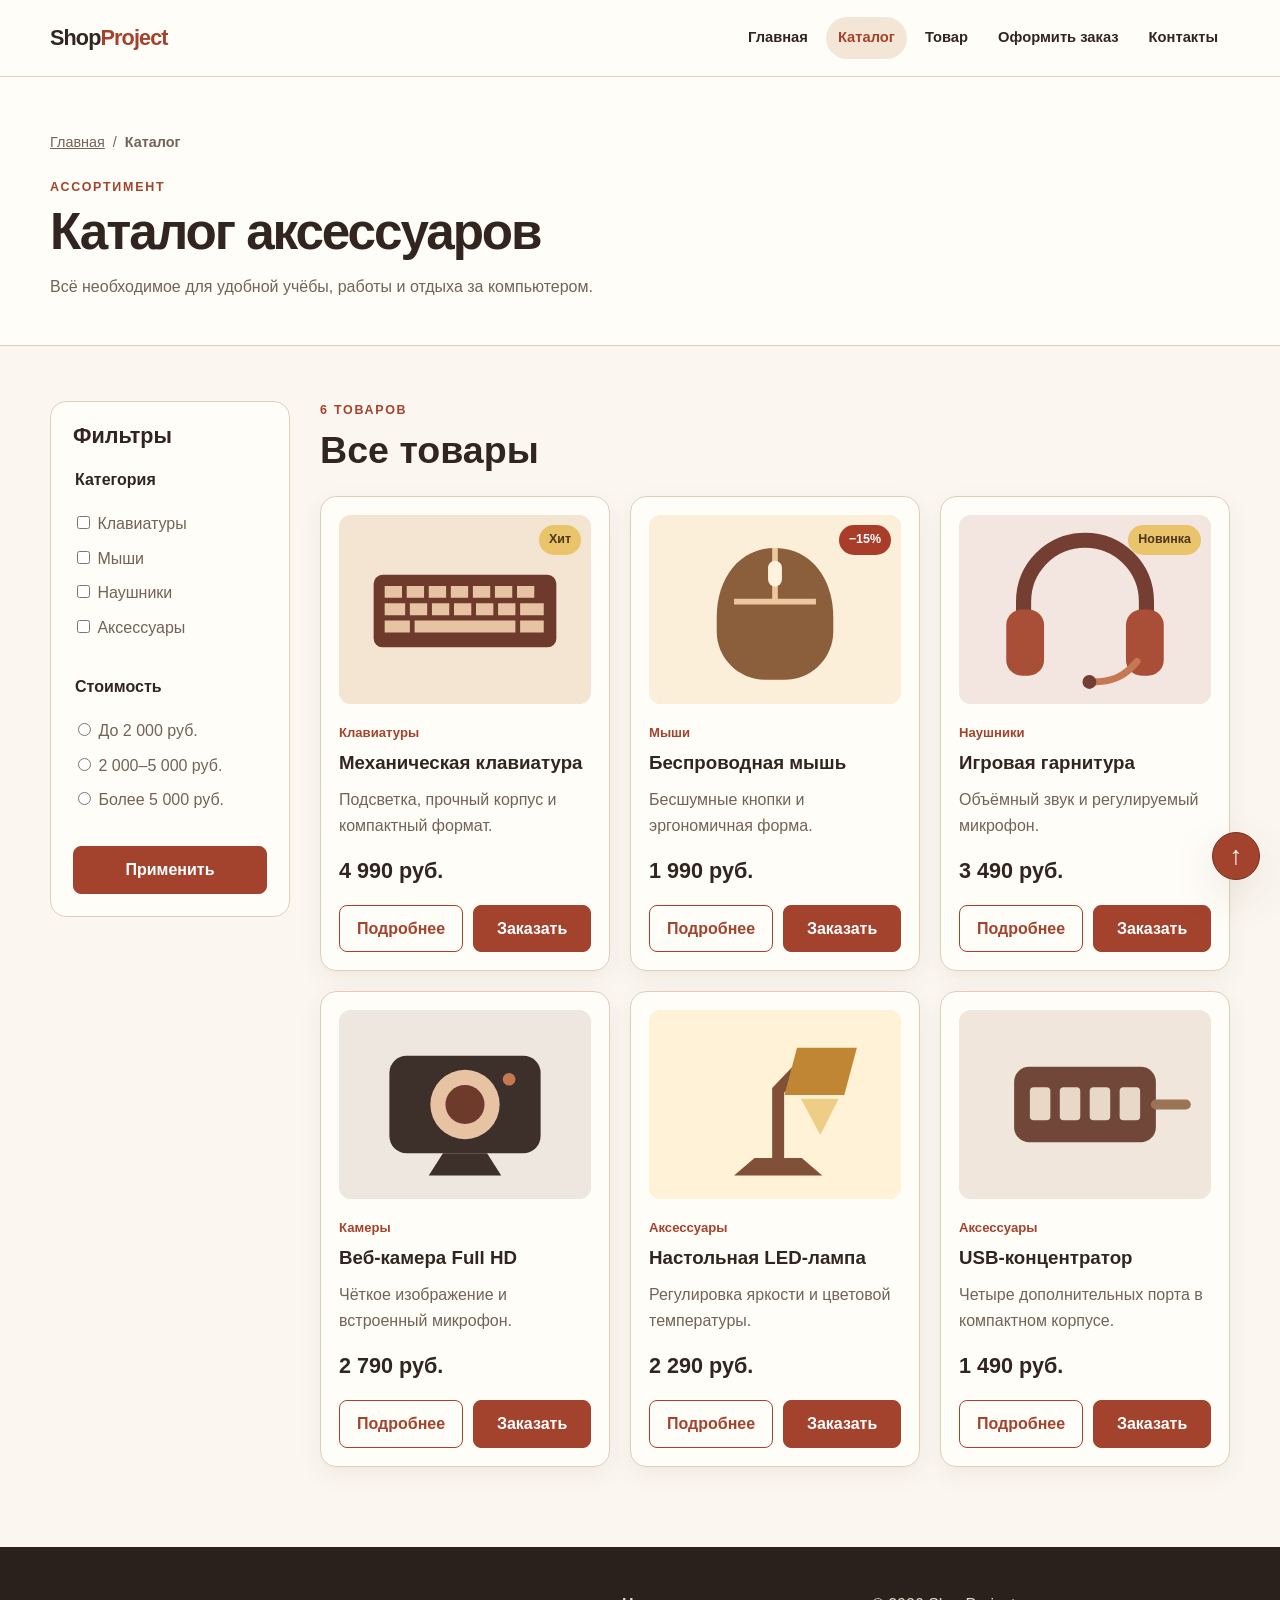
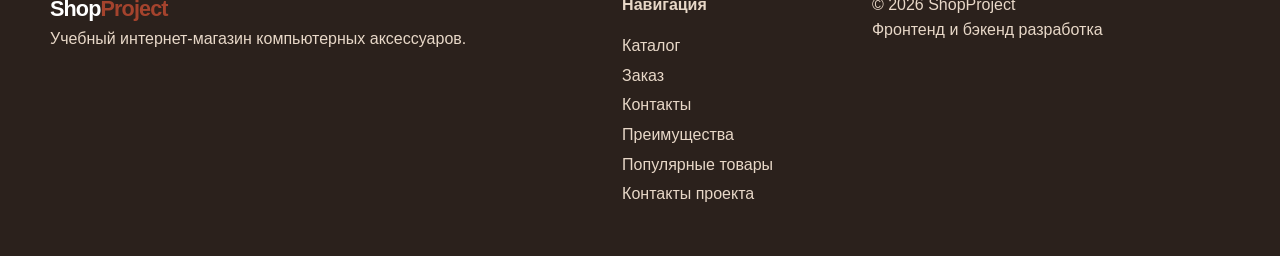
==== commit 9bb87782: "new color" ====
--- a/catalog.html
+++ b/catalog.html
@@ -10,7 +10,7 @@
     <title>Каталог компьютерных аксессуаров — ShopProject</title>
     <link rel="stylesheet" href="css/style.css">
   </head>
-  <body>
+  <body id="top">
     <header class="site-header">
       <div class="container site-header__inner">
         <a class="site-logo" href="index.html">Shop<span class="site-logo__accent">Project</span></a>
@@ -27,7 +27,7 @@
         </nav>
       </div>
     </header>
-    <main id="top">
+    <main>
       <section class="page-heading">
         <div class="container">
           <nav class="breadcrumbs" aria-label="Хлебные крошки">
@@ -155,7 +155,8 @@
           </div>
         </section>
       </div>
-      <a class="back-to-top" href="#top" aria-label="Вернуться наверх">↑</a>
+
+
     </main>
     <footer class="site-footer">
       <div class="container site-footer__inner">
@@ -177,5 +178,8 @@
         <p>© 2026 ShopProject<br>Фронтенд и бэкенд разработка</p>
       </div>
     </footer>
+    <a class="back-to-top" href="#top" aria-label="Вернуться в начало страницы" title="Наверх">
+      <span class="back-to-top__icon" aria-hidden="true">↑</span>
+    </a>
   </body>
 </html>
--- a/css/style.css
+++ b/css/style.css
@@ -1,17 +1,17 @@
 :root {
-  --color-bg: #f8fafc;
-  --color-surface: #fff;
-  --color-text: #172033;
-  --color-muted: #64748b;
-  --color-primary: #4f46e5;
-  --color-primary-dark: #3730a3;
-  --color-accent: #facc15;
-  --color-border: #dbe2ea;
-  --color-success: #16803c;
+  --color-bg: #fbf7f0;
+  --color-surface: #fffdf8;
+  --color-text: #32251f;
+  --color-muted: #736257;
+  --color-primary: #a4432d;
+  --color-primary-dark: #74311f;
+  --color-accent: #e9c46a;
+  --color-border: #decdbb;
+  --color-success: #3d6b45;
   --radius-sm: 8px;
   --radius-md: 16px;
   --radius-lg: 28px;
-  --shadow: 0 16px 45px rgba(30, 41, 59, .10);
+  --shadow: 0 16px 45px rgba(82, 49, 32, .12);
   --max-width: 1180px;
 }
 
@@ -66,7 +66,7 @@
 }
 
 .section--muted {
-  background: #eef2ff;
+  background: #f3e6d7;
 }
 
 .eyebrow {
@@ -82,8 +82,8 @@
   position: sticky;
   top: 0;
   z-index: 20;
-  border-bottom: 1px solid rgba(219,226,234,.85);
-  background: rgba(255,255,255,.94);
+  border-bottom: 1px solid rgba(222,205,187,.85);
+  background: rgba(255,253,248,.94);
   backdrop-filter: blur(12px);
 }
 
@@ -128,18 +128,18 @@
 
 .site-nav__link:hover, .site-nav__link--active {
   color: var(--color-primary);
-  background: #eef2ff;
+  background: #f3e6d7;
 }
 
 .site-nav__link:focus-visible, a:focus-visible, button:focus-visible, input:focus-visible, select:focus-visible, textarea:focus-visible {
-  outline: 3px solid #818cf8;
+  outline: 3px solid #8c3f2b;
   outline-offset: 3px;
 }
 
 .hero {
   padding: 78px 0;
   overflow: hidden;
-  background: linear-gradient(135deg, #eef2ff 0%, #f8fafc 58%, #ecfeff 100%);
+  background: linear-gradient(135deg, #f3e6d7 0%, #fbf7f0 58%, #fff3df 100%);
 }
 
 .hero__inner {
@@ -167,12 +167,18 @@
   aspect-ratio: 1;
   place-items: center;
   justify-self: end;
-  border: 1px solid #c7d2fe;
+  border: 1px solid #e7c3a3;
   border-radius: 42% 58% 55% 45%;
-  background: linear-gradient(145deg, #c7d2fe, #a5f3fc);
+  background: linear-gradient(145deg, #e7c3a3, #e9c46a);
   box-shadow: var(--shadow);
   font-size: clamp(5rem, 12vw, 9rem);
   transform: rotate(4deg);
+}
+
+.hero__illustration {
+  width: 90%;
+  border-radius: 20px;
+  transform: rotate(-4deg);
 }
 
 .button {
@@ -239,7 +245,7 @@
   border: 1px solid var(--color-border);
   border-radius: var(--radius-md);
   background: var(--color-surface);
-  box-shadow: 0 8px 25px rgba(30,41,59,.05);
+  box-shadow: 0 8px 25px rgba(82,49,32,.05);
 }
 
 .feature-card__icon, .contact-card__icon {
@@ -250,7 +256,7 @@
   place-items: center;
   border-radius: 14px;
   color: var(--color-primary);
-  background: #eef2ff;
+  background: #f3e6d7;
   font-size: 1.3rem;
   font-weight: 900;
 }
@@ -296,7 +302,7 @@
   border: 1px solid var(--color-border);
   border-radius: var(--radius-md);
   background: var(--color-surface);
-  box-shadow: 0 8px 25px rgba(30,41,59,.06);
+  box-shadow: 0 8px 25px rgba(82,49,32,.07);
   transition: transform .2s ease, box-shadow .2s ease;
 }
 
@@ -312,7 +318,7 @@
   z-index: 2;
   padding: 5px 10px;
   border-radius: 999px;
-  color: #322b00;
+  color: #4b351b;
   background: var(--color-accent);
   font-size: .78rem;
   font-weight: 900;
@@ -320,7 +326,7 @@
 
 .product-card__badge--sale {
   color: #fff;
-  background: #e11d48;
+  background: #a83d2a;
 }
 
 .product-card__image {
@@ -329,7 +335,7 @@
   margin-bottom: 18px;
   object-fit: cover;
   border-radius: 12px;
-  background: #eef2ff;
+  background: #f3e6d7;
 }
 
 .product-card__category, .product-detail__category {
@@ -363,7 +369,7 @@
 .page-heading {
   padding: 54px 0 45px;
   border-bottom: 1px solid var(--color-border);
-  background: #fff;
+  background: var(--color-surface);
 }
 
 .page-heading__title {
@@ -405,7 +411,7 @@
   padding: 22px;
   border: 1px solid var(--color-border);
   border-radius: var(--radius-md);
-  background: #fff;
+  background: var(--color-surface);
 }
 
 .catalog-filter__title {
@@ -441,20 +447,36 @@
 
 .back-to-top {
   position: fixed;
-  right: 24px;
-  bottom: 24px;
-  z-index: 10;
+  right: max(20px, env(safe-area-inset-right));
+  bottom: max(20px, env(safe-area-inset-bottom));
+  z-index: 40;
   display: grid;
   width: 48px;
   height: 48px;
   place-items: center;
+  border: 1px solid var(--color-primary-dark);
   border-radius: 50%;
   color: #fff;
   background: var(--color-primary);
   box-shadow: var(--shadow);
-  font-size: 1.4rem;
+  font-size: 1.6rem;
   font-weight: 900;
   text-decoration: none;
+  transition: background-color .2s ease, transform .2s ease;
+}
+
+.back-to-top:hover {
+  color: #fff;
+  background: var(--color-primary-dark);
+  transform: translateY(-3px);
+}
+
+.back-to-top__icon {
+  line-height: 1;
+}
+
+input[type="checkbox"], input[type="radio"] {
+  accent-color: var(--color-primary);
 }
 
 .product-detail {
@@ -469,7 +491,7 @@
   position: relative;
   padding: 28px;
   border-radius: var(--radius-lg);
-  background: #eef2ff;
+  background: #f3e6d7;
 }
 
 .product-detail__image {
@@ -508,7 +530,7 @@
   border-collapse: collapse;
   border-radius: var(--radius-md);
   overflow: hidden;
-  background: #fff;
+  background: var(--color-surface);
 }
 
 .specification-table caption {
@@ -537,7 +559,7 @@
   padding: 34px;
   border-radius: var(--radius-lg);
   color: #fff;
-  background: #172033;
+  background: #32251f;
 }
 
 .info-banner__title {
@@ -546,7 +568,7 @@
 
 .info-banner__description {
   margin-bottom: 0;
-  color: #cbd5e1;
+  color: #e8d8c8;
 }
 
 .order-layout {
@@ -590,7 +612,7 @@
   padding: 18px;
   border-left: 4px solid var(--color-accent);
   border-radius: 8px;
-  background: #fffbea;
+  background: #fff1d6;
 }
 
 .notice__description {
@@ -606,7 +628,7 @@
   padding: 32px;
   border: 1px solid var(--color-border);
   border-radius: var(--radius-md);
-  background: #fff;
+  background: var(--color-surface);
   box-shadow: var(--shadow);
 }
 
@@ -629,10 +651,10 @@
 .order-form__input, .order-form__select, .order-form__textarea {
   width: 100%;
   padding: 11px 12px;
-  border: 1px solid #b9c4d2;
+  border: 1px solid #bda58e;
   border-radius: var(--radius-sm);
   color: var(--color-text);
-  background: #fff;
+  background: var(--color-surface);
   font: inherit;
 }
 
@@ -645,8 +667,8 @@
 }
 
 [aria-invalid="true"] {
-  border-color: #dc2626 !important;
-  background: #fff7f7 !important;
+  border-color: #af3529 !important;
+  background: #fff0e9 !important;
 }
 
 .order-form__agreement {
@@ -663,8 +685,8 @@
 .success-message {
   padding: 12px 15px;
   border-radius: var(--radius-sm);
-  color: #12662f;
-  background: #dcfce7;
+  color: #345c39;
+  background: #e7eedc;
   font-weight: 800;
 }
 
@@ -676,6 +698,8 @@
   border-radius: var(--radius-md);
   box-shadow: var(--shadow);
   overflow-y: auto;
+  color: var(--color-text);
+  background: var(--color-surface);
 }
 
 .order-dialog__title {
@@ -687,7 +711,7 @@
 }
 
 .order-dialog::backdrop {
-  background: rgba(15,23,42,.68);
+  background: rgba(43,33,28,.68);
   backdrop-filter: blur(3px);
 }
 
@@ -699,7 +723,7 @@
   height: 38px;
   border: 0;
   border-radius: 50%;
-  background: #eef2ff;
+  background: #f3e6d7;
   font-size: 1.5rem;
   cursor: pointer;
 }
@@ -708,7 +732,7 @@
   max-width: min(420px, calc(100% - 44px));
   position: fixed;
   right: 22px;
-  bottom: 22px;
+  bottom: calc(88px + env(safe-area-inset-bottom));
   z-index: 30;
   box-shadow: var(--shadow);
 }
@@ -729,7 +753,7 @@
   justify-content: space-between;
   gap: 20px;
   padding: 14px 0;
-  border-bottom: 1px solid #c7d2fe;
+  border-bottom: 1px solid #e7c3a3;
 }
 
 .schedule__time {
@@ -739,8 +763,8 @@
 
 .site-footer {
   padding: 45px 0;
-  color: #cbd5e1;
-  background: #0f172a;
+  color: #e8d8c8;
+  background: #2b211c;
 }
 
 .site-footer__inner {
@@ -757,7 +781,7 @@
 .site-footer__link {
   display: block;
   margin: 4px 0;
-  color: #cbd5e1;
+  color: #e8d8c8;
   text-decoration: none;
 }
 
@@ -880,7 +904,7 @@
     scroll-behavior: auto;
   }
 
-  .button, .product-card {
+  .button, .product-card, .back-to-top {
     transition: none;
   }
 
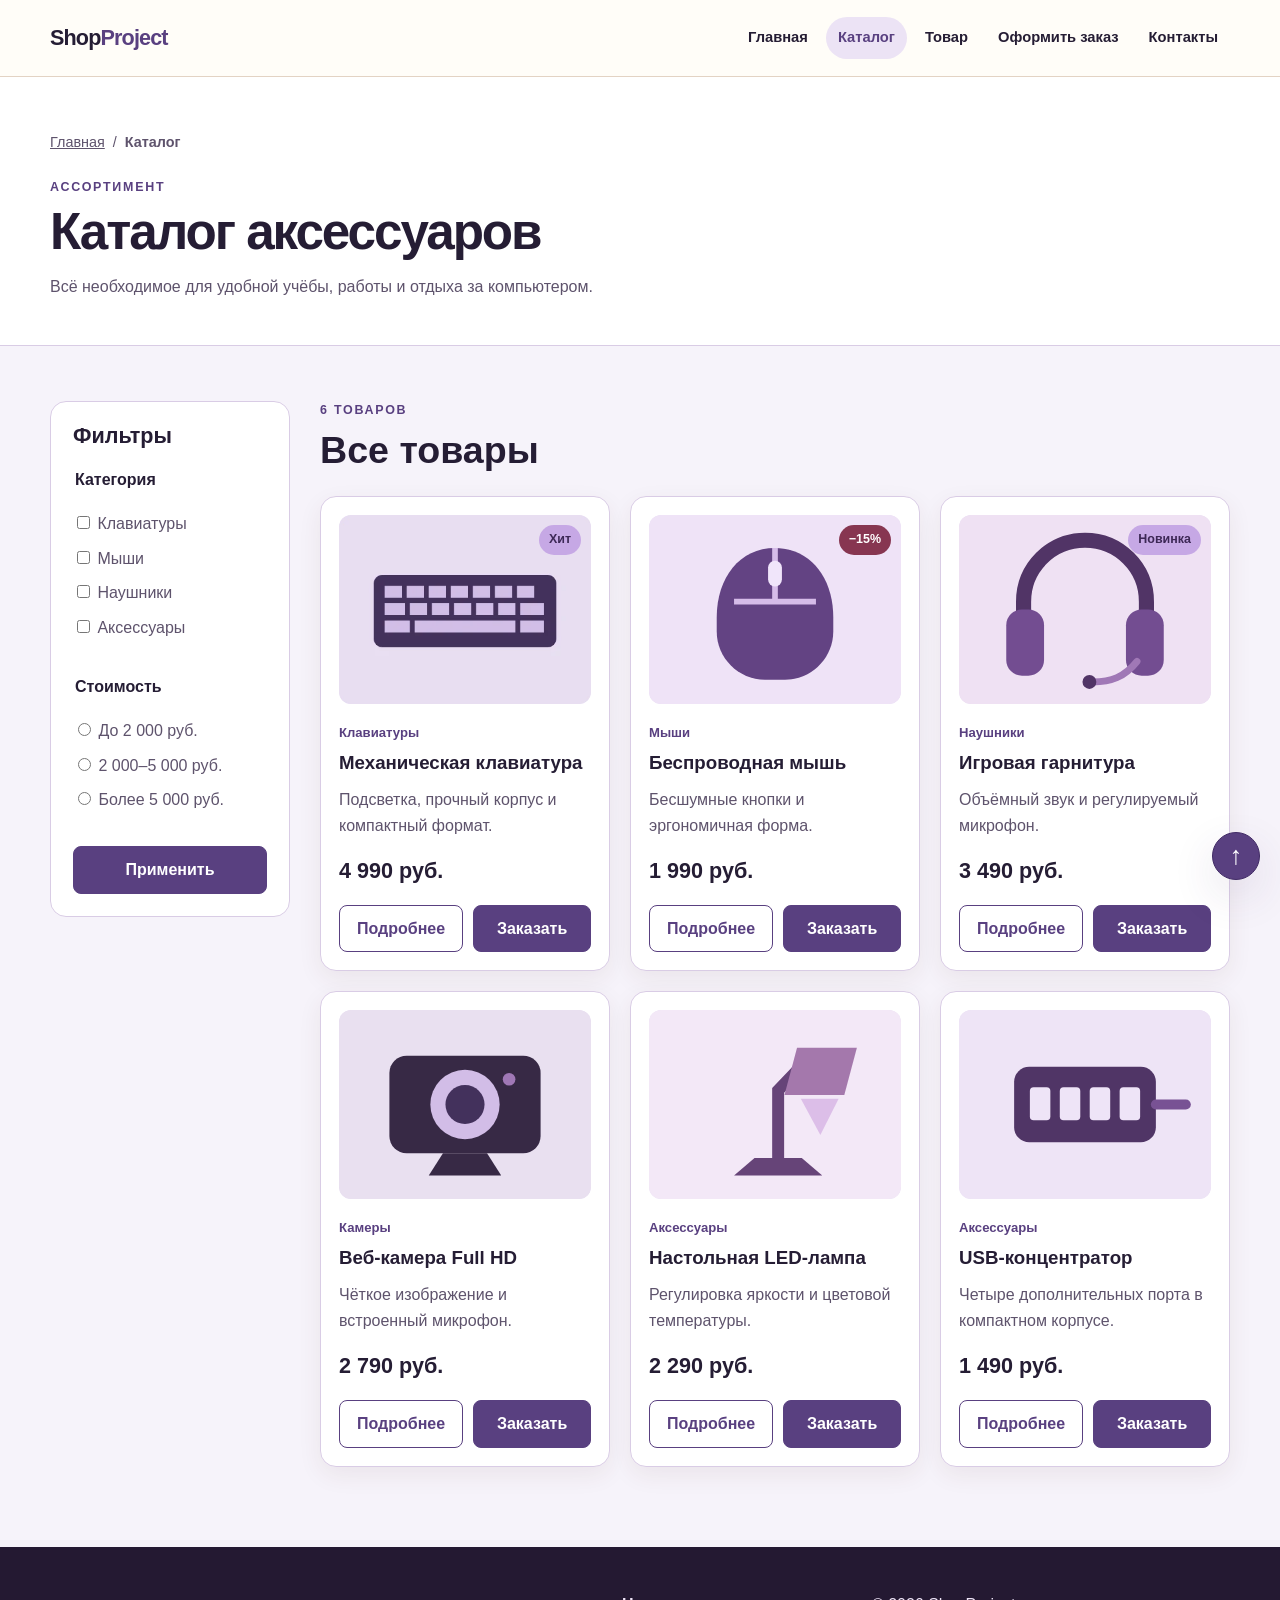
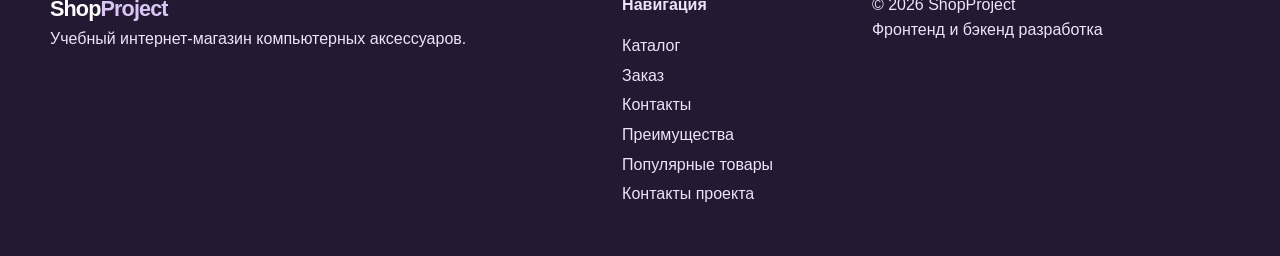
==== commit 7b95b7ea: "Complete practices 13–15: responsive layout, accessibility and Go" ====
--- a/catalog.html
+++ b/catalog.html
@@ -9,6 +9,7 @@
     >
     <title>Каталог компьютерных аксессуаров — ShopProject</title>
     <link rel="stylesheet" href="css/style.css">
+    <link rel="stylesheet" href="css/responsive.css">
   </head>
   <body id="top">
     <header class="site-header">
@@ -87,11 +88,10 @@
           <div class="product-grid">
             <article class="product-card">
               <span class="product-card__badge">Хит</span>
-              <img
+              <picture><source type="image/webp" srcset="images/keyboard-400.webp 400w, images/keyboard-800.webp 800w" sizes="(max-width: 650px) calc(100vw - 32px), (max-width: 900px) 45vw, 360px"><img
                 class="product-card__image"
                 src="images/keyboard.svg"
-                alt="Механическая клавиатура"
-              >
+                alt="Механическая клавиатура" width="800" height="600"></picture>
               <p class="product-card__category">Клавиатуры</p>
               <h3 class="product-card__title">Механическая клавиатура</h3>
               <p class="product-card__description">Подсветка, прочный корпус и компактный формат.</p>
@@ -102,7 +102,7 @@
             </article>
             <article class="product-card">
               <span class="product-card__badge product-card__badge--sale">−15%</span>
-              <img class="product-card__image" src="images/mouse.svg" alt="Беспроводная мышь">
+              <img class="product-card__image" src="images/mouse.svg" alt="Беспроводная мышь" width="800" height="600">
               <p class="product-card__category">Мыши</p>
               <h3 class="product-card__title">Беспроводная мышь</h3>
               <p class="product-card__description">Бесшумные кнопки и эргономичная форма.</p>
@@ -113,7 +113,7 @@
             </article>
             <article class="product-card">
               <span class="product-card__badge">Новинка</span>
-              <img class="product-card__image" src="images/headphones.svg" alt="Игровая гарнитура">
+              <img class="product-card__image" src="images/headphones.svg" alt="Игровая гарнитура" width="800" height="600">
               <p class="product-card__category">Наушники</p>
               <h3 class="product-card__title">Игровая гарнитура</h3>
               <p class="product-card__description">Объёмный звук и регулируемый микрофон.</p>
@@ -123,7 +123,7 @@
               </div>
             </article>
             <article class="product-card">
-              <img class="product-card__image" src="images/camera.svg" alt="Веб-камера Full HD">
+              <img class="product-card__image" src="images/camera.svg" alt="Веб-камера Full HD" width="800" height="600">
               <p class="product-card__category">Камеры</p>
               <h3 class="product-card__title">Веб-камера Full HD</h3>
               <p class="product-card__description">Чёткое изображение и встроенный микрофон.</p>
@@ -133,7 +133,7 @@
               </div>
             </article>
             <article class="product-card">
-              <img class="product-card__image" src="images/lamp.svg" alt="Настольная LED-лампа">
+              <img class="product-card__image" src="images/lamp.svg" alt="Настольная LED-лампа" width="800" height="600">
               <p class="product-card__category">Аксессуары</p>
               <h3 class="product-card__title">Настольная LED-лампа</h3>
               <p class="product-card__description">Регулировка яркости и цветовой температуры.</p>
@@ -143,7 +143,7 @@
               </div>
             </article>
             <article class="product-card">
-              <img class="product-card__image" src="images/hub.svg" alt="USB-концентратор">
+              <img class="product-card__image" src="images/hub.svg" alt="USB-концентратор" width="800" height="600">
               <p class="product-card__category">Аксессуары</p>
               <h3 class="product-card__title">USB-концентратор</h3>
               <p class="product-card__description">Четыре дополнительных порта в компактном корпусе.</p>
--- a/css/style.css
+++ b/css/style.css
@@ -1,17 +1,17 @@
 :root {
-  --color-bg: #fbf7f0;
-  --color-surface: #fffdf8;
-  --color-text: #32251f;
-  --color-muted: #736257;
-  --color-primary: #a4432d;
-  --color-primary-dark: #74311f;
-  --color-accent: #e9c46a;
-  --color-border: #decdbb;
+  --color-bg: #f6f3fa;
+  --color-surface: #ffffff;
+  --color-text: #251d34;
+  --color-muted: #5e536c;
+  --color-primary: #594080;
+  --color-primary-dark: #412b65;
+  --color-accent: #c6a8e5;
+  --color-border: #d9cce5;
   --color-success: #3d6b45;
   --radius-sm: 8px;
   --radius-md: 16px;
   --radius-lg: 28px;
-  --shadow: 0 16px 45px rgba(82, 49, 32, .12);
+  --shadow: 0 16px 45px rgba(65, 43, 101, .12);
   --max-width: 1180px;
 }
 
@@ -66,7 +66,7 @@
 }
 
 .section--muted {
-  background: #f3e6d7;
+  background: #ece3f5;
 }
 
 .eyebrow {
@@ -128,18 +128,18 @@
 
 .site-nav__link:hover, .site-nav__link--active {
   color: var(--color-primary);
-  background: #f3e6d7;
+  background: #ece3f5;
 }
 
 .site-nav__link:focus-visible, a:focus-visible, button:focus-visible, input:focus-visible, select:focus-visible, textarea:focus-visible {
-  outline: 3px solid #8c3f2b;
+  outline: 3px solid #57377e;
   outline-offset: 3px;
 }
 
 .hero {
   padding: 78px 0;
   overflow: hidden;
-  background: linear-gradient(135deg, #f3e6d7 0%, #fbf7f0 58%, #fff3df 100%);
+  background: linear-gradient(135deg, #ece3f5 0%, #f6f3fa 58%, #f0e5fa 100%);
 }
 
 .hero__inner {
@@ -167,9 +167,9 @@
   aspect-ratio: 1;
   place-items: center;
   justify-self: end;
-  border: 1px solid #e7c3a3;
+  border: 1px solid #d2bde7;
   border-radius: 42% 58% 55% 45%;
-  background: linear-gradient(145deg, #e7c3a3, #e9c46a);
+  background: linear-gradient(145deg, #d2bde7, #c6a8e5);
   box-shadow: var(--shadow);
   font-size: clamp(5rem, 12vw, 9rem);
   transform: rotate(4deg);
@@ -256,7 +256,7 @@
   place-items: center;
   border-radius: 14px;
   color: var(--color-primary);
-  background: #f3e6d7;
+  background: #ece3f5;
   font-size: 1.3rem;
   font-weight: 900;
 }
@@ -318,7 +318,7 @@
   z-index: 2;
   padding: 5px 10px;
   border-radius: 999px;
-  color: #4b351b;
+  color: #3d2856;
   background: var(--color-accent);
   font-size: .78rem;
   font-weight: 900;
@@ -326,7 +326,7 @@
 
 .product-card__badge--sale {
   color: #fff;
-  background: #a83d2a;
+  background: #873651;
 }
 
 .product-card__image {
@@ -335,7 +335,7 @@
   margin-bottom: 18px;
   object-fit: cover;
   border-radius: 12px;
-  background: #f3e6d7;
+  background: #ece3f5;
 }
 
 .product-card__category, .product-detail__category {
@@ -491,7 +491,7 @@
   position: relative;
   padding: 28px;
   border-radius: var(--radius-lg);
-  background: #f3e6d7;
+  background: #ece3f5;
 }
 
 .product-detail__image {
@@ -559,7 +559,7 @@
   padding: 34px;
   border-radius: var(--radius-lg);
   color: #fff;
-  background: #32251f;
+  background: #251d34;
 }
 
 .info-banner__title {
@@ -568,7 +568,7 @@
 
 .info-banner__description {
   margin-bottom: 0;
-  color: #e8d8c8;
+  color: #eee4f7;
 }
 
 .order-layout {
@@ -612,7 +612,7 @@
   padding: 18px;
   border-left: 4px solid var(--color-accent);
   border-radius: 8px;
-  background: #fff1d6;
+  background: #f1e7fb;
 }
 
 .notice__description {
@@ -651,7 +651,7 @@
 .order-form__input, .order-form__select, .order-form__textarea {
   width: 100%;
   padding: 11px 12px;
-  border: 1px solid #bda58e;
+  border: 1px solid #9682a9;
   border-radius: var(--radius-sm);
   color: var(--color-text);
   background: var(--color-surface);
@@ -667,8 +667,8 @@
 }
 
 [aria-invalid="true"] {
-  border-color: #af3529 !important;
-  background: #fff0e9 !important;
+  border-color: #97334a !important;
+  background: #fff0f4 !important;
 }
 
 .order-form__agreement {
@@ -723,7 +723,7 @@
   height: 38px;
   border: 0;
   border-radius: 50%;
-  background: #f3e6d7;
+  background: #ece3f5;
   font-size: 1.5rem;
   cursor: pointer;
 }
@@ -753,7 +753,7 @@
   justify-content: space-between;
   gap: 20px;
   padding: 14px 0;
-  border-bottom: 1px solid #e7c3a3;
+  border-bottom: 1px solid #d2bde7;
 }
 
 .schedule__time {
@@ -763,8 +763,8 @@
 
 .site-footer {
   padding: 45px 0;
-  color: #e8d8c8;
-  background: #2b211c;
+  color: #eee4f7;
+  background: #241932;
 }
 
 .site-footer__inner {
@@ -781,7 +781,7 @@
 .site-footer__link {
   display: block;
   margin: 4px 0;
-  color: #e8d8c8;
+  color: #eee4f7;
   text-decoration: none;
 }
 
--- a/css/responsive.css
+++ b/css/responsive.css
@@ -0,0 +1,20 @@
+/* Адаптивность КР №3: сохраняем исходную структуру HTML и БЭМ. */
+img { height: auto; }
+picture { display: block; min-width: 0; }
+.product-detail__media, .product-detail__content, .catalog-layout > *,
+.order-layout > *, .order-form__row > *, .site-footer__inner > * { min-width: 0; }
+.order-form__input, .order-form__select, .order-form__textarea { min-width: 0; max-width: 100%; }
+.order-form__label, .site-footer a, .contacts-grid, .product-card__title { overflow-wrap: anywhere; }
+.table-wrapper { max-width: 100%; overflow-x: auto; }
+.table-wrapper:focus-visible { outline: 3px solid var(--color-primary); outline-offset: 3px; }
+.specification-table { min-width: 0; table-layout: fixed; width: 100%; }
+.specification-table th, .specification-table td { overflow-wrap: anywhere; }
+.order-dialog { max-width: calc(100% - 24px); max-height: 90vh; overflow: auto; }
+@media (max-width: 650px) {
+  .specification-table th, .specification-table td { padding: .65rem .5rem; }
+  .order-form__input, .order-form__select, .order-form__textarea { font-size: 16px; }
+  .order-form__row { gap: .8rem; }
+}
+
+/* Светлый акцент для компонентов с тёмным фоном. */
+.site-footer .site-logo__accent, .info-banner .eyebrow { color: #d9c6f5; }
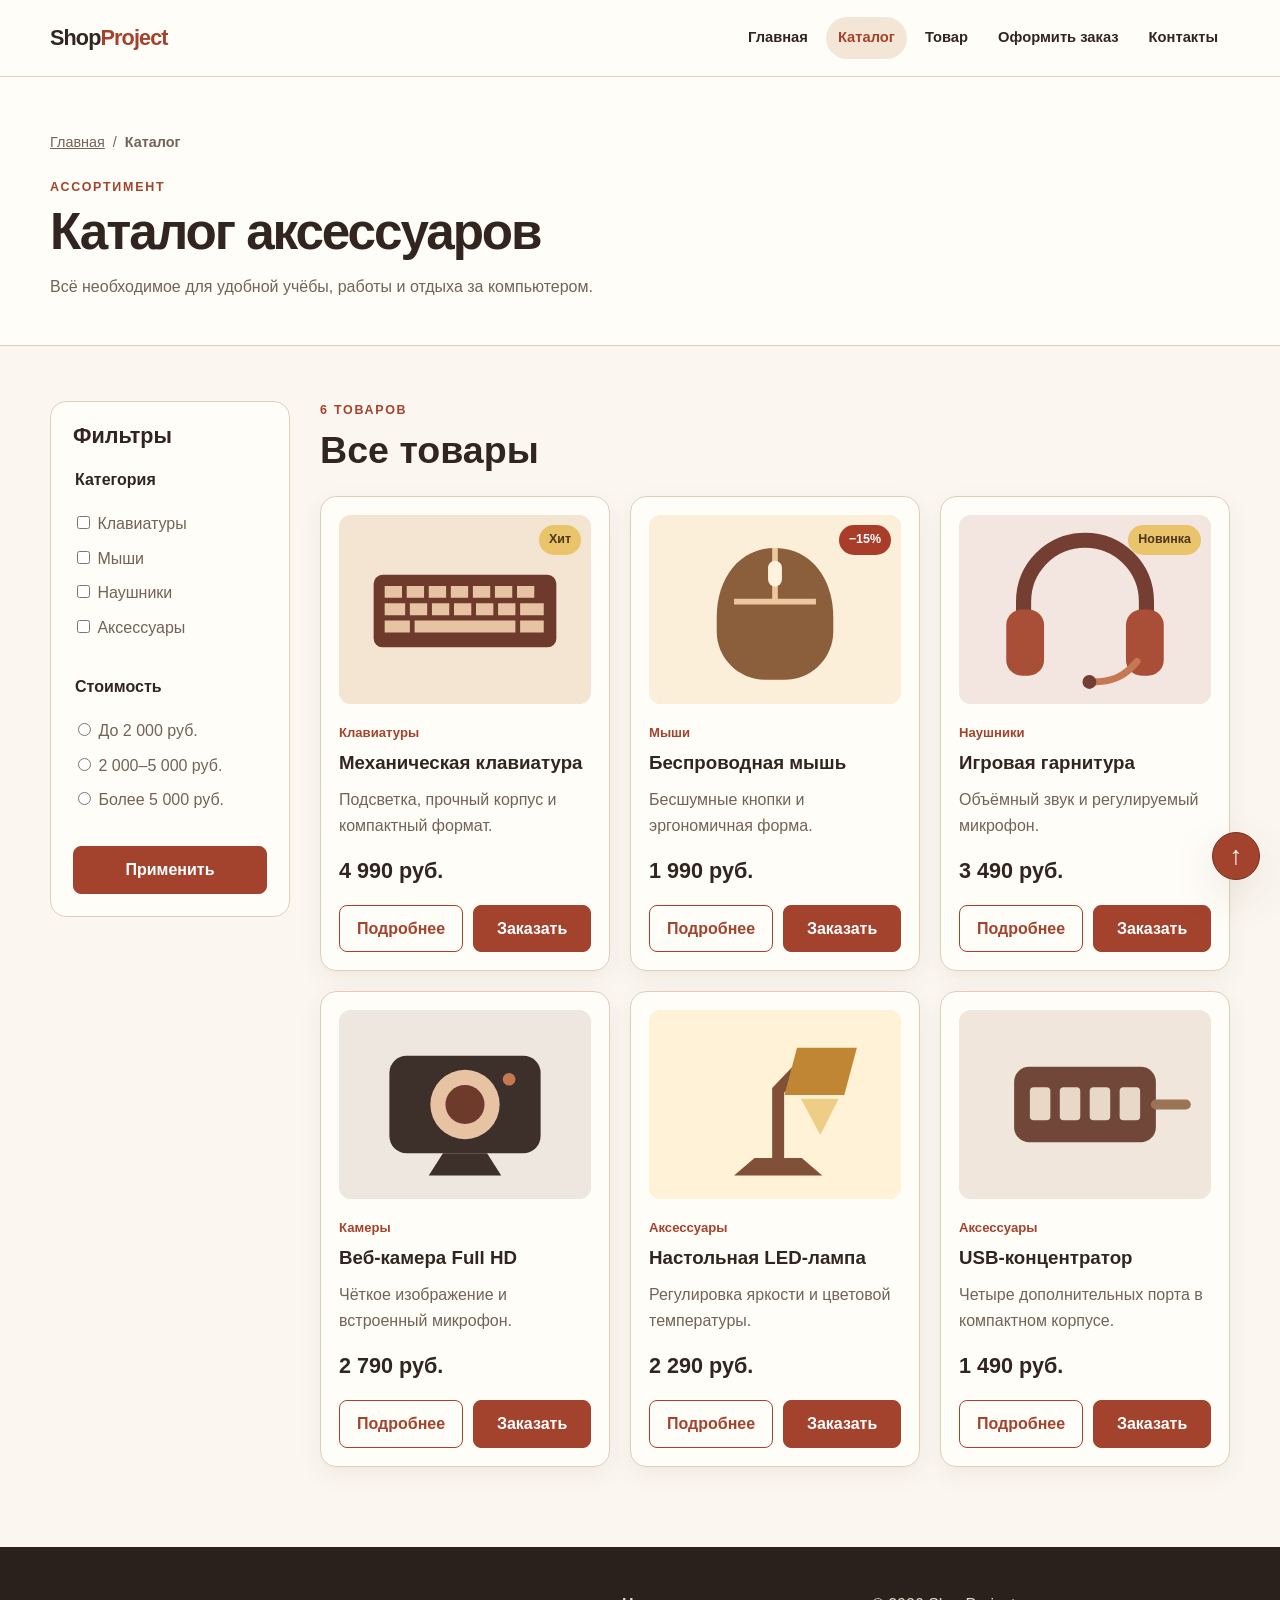
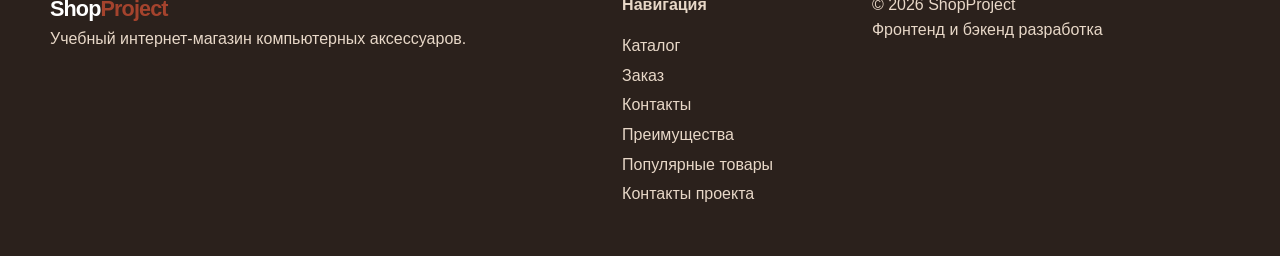
==== commit e8d83977: "Revert "Complete practices 13–15: responsive layout, accessibility and Go"" ====
--- a/catalog.html
+++ b/catalog.html
@@ -9,7 +9,6 @@
     >
     <title>Каталог компьютерных аксессуаров — ShopProject</title>
     <link rel="stylesheet" href="css/style.css">
-    <link rel="stylesheet" href="css/responsive.css">
   </head>
   <body id="top">
     <header class="site-header">
@@ -88,10 +87,11 @@
           <div class="product-grid">
             <article class="product-card">
               <span class="product-card__badge">Хит</span>
-              <picture><source type="image/webp" srcset="images/keyboard-400.webp 400w, images/keyboard-800.webp 800w" sizes="(max-width: 650px) calc(100vw - 32px), (max-width: 900px) 45vw, 360px"><img
+              <img
                 class="product-card__image"
                 src="images/keyboard.svg"
-                alt="Механическая клавиатура" width="800" height="600"></picture>
+                alt="Механическая клавиатура"
+              >
               <p class="product-card__category">Клавиатуры</p>
               <h3 class="product-card__title">Механическая клавиатура</h3>
               <p class="product-card__description">Подсветка, прочный корпус и компактный формат.</p>
@@ -102,7 +102,7 @@
             </article>
             <article class="product-card">
               <span class="product-card__badge product-card__badge--sale">−15%</span>
-              <img class="product-card__image" src="images/mouse.svg" alt="Беспроводная мышь" width="800" height="600">
+              <img class="product-card__image" src="images/mouse.svg" alt="Беспроводная мышь">
               <p class="product-card__category">Мыши</p>
               <h3 class="product-card__title">Беспроводная мышь</h3>
               <p class="product-card__description">Бесшумные кнопки и эргономичная форма.</p>
@@ -113,7 +113,7 @@
             </article>
             <article class="product-card">
               <span class="product-card__badge">Новинка</span>
-              <img class="product-card__image" src="images/headphones.svg" alt="Игровая гарнитура" width="800" height="600">
+              <img class="product-card__image" src="images/headphones.svg" alt="Игровая гарнитура">
               <p class="product-card__category">Наушники</p>
               <h3 class="product-card__title">Игровая гарнитура</h3>
               <p class="product-card__description">Объёмный звук и регулируемый микрофон.</p>
@@ -123,7 +123,7 @@
               </div>
             </article>
             <article class="product-card">
-              <img class="product-card__image" src="images/camera.svg" alt="Веб-камера Full HD" width="800" height="600">
+              <img class="product-card__image" src="images/camera.svg" alt="Веб-камера Full HD">
               <p class="product-card__category">Камеры</p>
               <h3 class="product-card__title">Веб-камера Full HD</h3>
               <p class="product-card__description">Чёткое изображение и встроенный микрофон.</p>
@@ -133,7 +133,7 @@
               </div>
             </article>
             <article class="product-card">
-              <img class="product-card__image" src="images/lamp.svg" alt="Настольная LED-лампа" width="800" height="600">
+              <img class="product-card__image" src="images/lamp.svg" alt="Настольная LED-лампа">
               <p class="product-card__category">Аксессуары</p>
               <h3 class="product-card__title">Настольная LED-лампа</h3>
               <p class="product-card__description">Регулировка яркости и цветовой температуры.</p>
@@ -143,7 +143,7 @@
               </div>
             </article>
             <article class="product-card">
-              <img class="product-card__image" src="images/hub.svg" alt="USB-концентратор" width="800" height="600">
+              <img class="product-card__image" src="images/hub.svg" alt="USB-концентратор">
               <p class="product-card__category">Аксессуары</p>
               <h3 class="product-card__title">USB-концентратор</h3>
               <p class="product-card__description">Четыре дополнительных порта в компактном корпусе.</p>
--- a/css/style.css
+++ b/css/style.css
@@ -1,17 +1,17 @@
 :root {
-  --color-bg: #f6f3fa;
-  --color-surface: #ffffff;
-  --color-text: #251d34;
-  --color-muted: #5e536c;
-  --color-primary: #594080;
-  --color-primary-dark: #412b65;
-  --color-accent: #c6a8e5;
-  --color-border: #d9cce5;
+  --color-bg: #fbf7f0;
+  --color-surface: #fffdf8;
+  --color-text: #32251f;
+  --color-muted: #736257;
+  --color-primary: #a4432d;
+  --color-primary-dark: #74311f;
+  --color-accent: #e9c46a;
+  --color-border: #decdbb;
   --color-success: #3d6b45;
   --radius-sm: 8px;
   --radius-md: 16px;
   --radius-lg: 28px;
-  --shadow: 0 16px 45px rgba(65, 43, 101, .12);
+  --shadow: 0 16px 45px rgba(82, 49, 32, .12);
   --max-width: 1180px;
 }
 
@@ -66,7 +66,7 @@
 }
 
 .section--muted {
-  background: #ece3f5;
+  background: #f3e6d7;
 }
 
 .eyebrow {
@@ -128,18 +128,18 @@
 
 .site-nav__link:hover, .site-nav__link--active {
   color: var(--color-primary);
-  background: #ece3f5;
+  background: #f3e6d7;
 }
 
 .site-nav__link:focus-visible, a:focus-visible, button:focus-visible, input:focus-visible, select:focus-visible, textarea:focus-visible {
-  outline: 3px solid #57377e;
+  outline: 3px solid #8c3f2b;
   outline-offset: 3px;
 }
 
 .hero {
   padding: 78px 0;
   overflow: hidden;
-  background: linear-gradient(135deg, #ece3f5 0%, #f6f3fa 58%, #f0e5fa 100%);
+  background: linear-gradient(135deg, #f3e6d7 0%, #fbf7f0 58%, #fff3df 100%);
 }
 
 .hero__inner {
@@ -167,9 +167,9 @@
   aspect-ratio: 1;
   place-items: center;
   justify-self: end;
-  border: 1px solid #d2bde7;
+  border: 1px solid #e7c3a3;
   border-radius: 42% 58% 55% 45%;
-  background: linear-gradient(145deg, #d2bde7, #c6a8e5);
+  background: linear-gradient(145deg, #e7c3a3, #e9c46a);
   box-shadow: var(--shadow);
   font-size: clamp(5rem, 12vw, 9rem);
   transform: rotate(4deg);
@@ -256,7 +256,7 @@
   place-items: center;
   border-radius: 14px;
   color: var(--color-primary);
-  background: #ece3f5;
+  background: #f3e6d7;
   font-size: 1.3rem;
   font-weight: 900;
 }
@@ -318,7 +318,7 @@
   z-index: 2;
   padding: 5px 10px;
   border-radius: 999px;
-  color: #3d2856;
+  color: #4b351b;
   background: var(--color-accent);
   font-size: .78rem;
   font-weight: 900;
@@ -326,7 +326,7 @@
 
 .product-card__badge--sale {
   color: #fff;
-  background: #873651;
+  background: #a83d2a;
 }
 
 .product-card__image {
@@ -335,7 +335,7 @@
   margin-bottom: 18px;
   object-fit: cover;
   border-radius: 12px;
-  background: #ece3f5;
+  background: #f3e6d7;
 }
 
 .product-card__category, .product-detail__category {
@@ -491,7 +491,7 @@
   position: relative;
   padding: 28px;
   border-radius: var(--radius-lg);
-  background: #ece3f5;
+  background: #f3e6d7;
 }
 
 .product-detail__image {
@@ -559,7 +559,7 @@
   padding: 34px;
   border-radius: var(--radius-lg);
   color: #fff;
-  background: #251d34;
+  background: #32251f;
 }
 
 .info-banner__title {
@@ -568,7 +568,7 @@
 
 .info-banner__description {
   margin-bottom: 0;
-  color: #eee4f7;
+  color: #e8d8c8;
 }
 
 .order-layout {
@@ -612,7 +612,7 @@
   padding: 18px;
   border-left: 4px solid var(--color-accent);
   border-radius: 8px;
-  background: #f1e7fb;
+  background: #fff1d6;
 }
 
 .notice__description {
@@ -651,7 +651,7 @@
 .order-form__input, .order-form__select, .order-form__textarea {
   width: 100%;
   padding: 11px 12px;
-  border: 1px solid #9682a9;
+  border: 1px solid #bda58e;
   border-radius: var(--radius-sm);
   color: var(--color-text);
   background: var(--color-surface);
@@ -667,8 +667,8 @@
 }
 
 [aria-invalid="true"] {
-  border-color: #97334a !important;
-  background: #fff0f4 !important;
+  border-color: #af3529 !important;
+  background: #fff0e9 !important;
 }
 
 .order-form__agreement {
@@ -723,7 +723,7 @@
   height: 38px;
   border: 0;
   border-radius: 50%;
-  background: #ece3f5;
+  background: #f3e6d7;
   font-size: 1.5rem;
   cursor: pointer;
 }
@@ -753,7 +753,7 @@
   justify-content: space-between;
   gap: 20px;
   padding: 14px 0;
-  border-bottom: 1px solid #d2bde7;
+  border-bottom: 1px solid #e7c3a3;
 }
 
 .schedule__time {
@@ -763,8 +763,8 @@
 
 .site-footer {
   padding: 45px 0;
-  color: #eee4f7;
-  background: #241932;
+  color: #e8d8c8;
+  background: #2b211c;
 }
 
 .site-footer__inner {
@@ -781,7 +781,7 @@
 .site-footer__link {
   display: block;
   margin: 4px 0;
-  color: #eee4f7;
+  color: #e8d8c8;
   text-decoration: none;
 }
 
